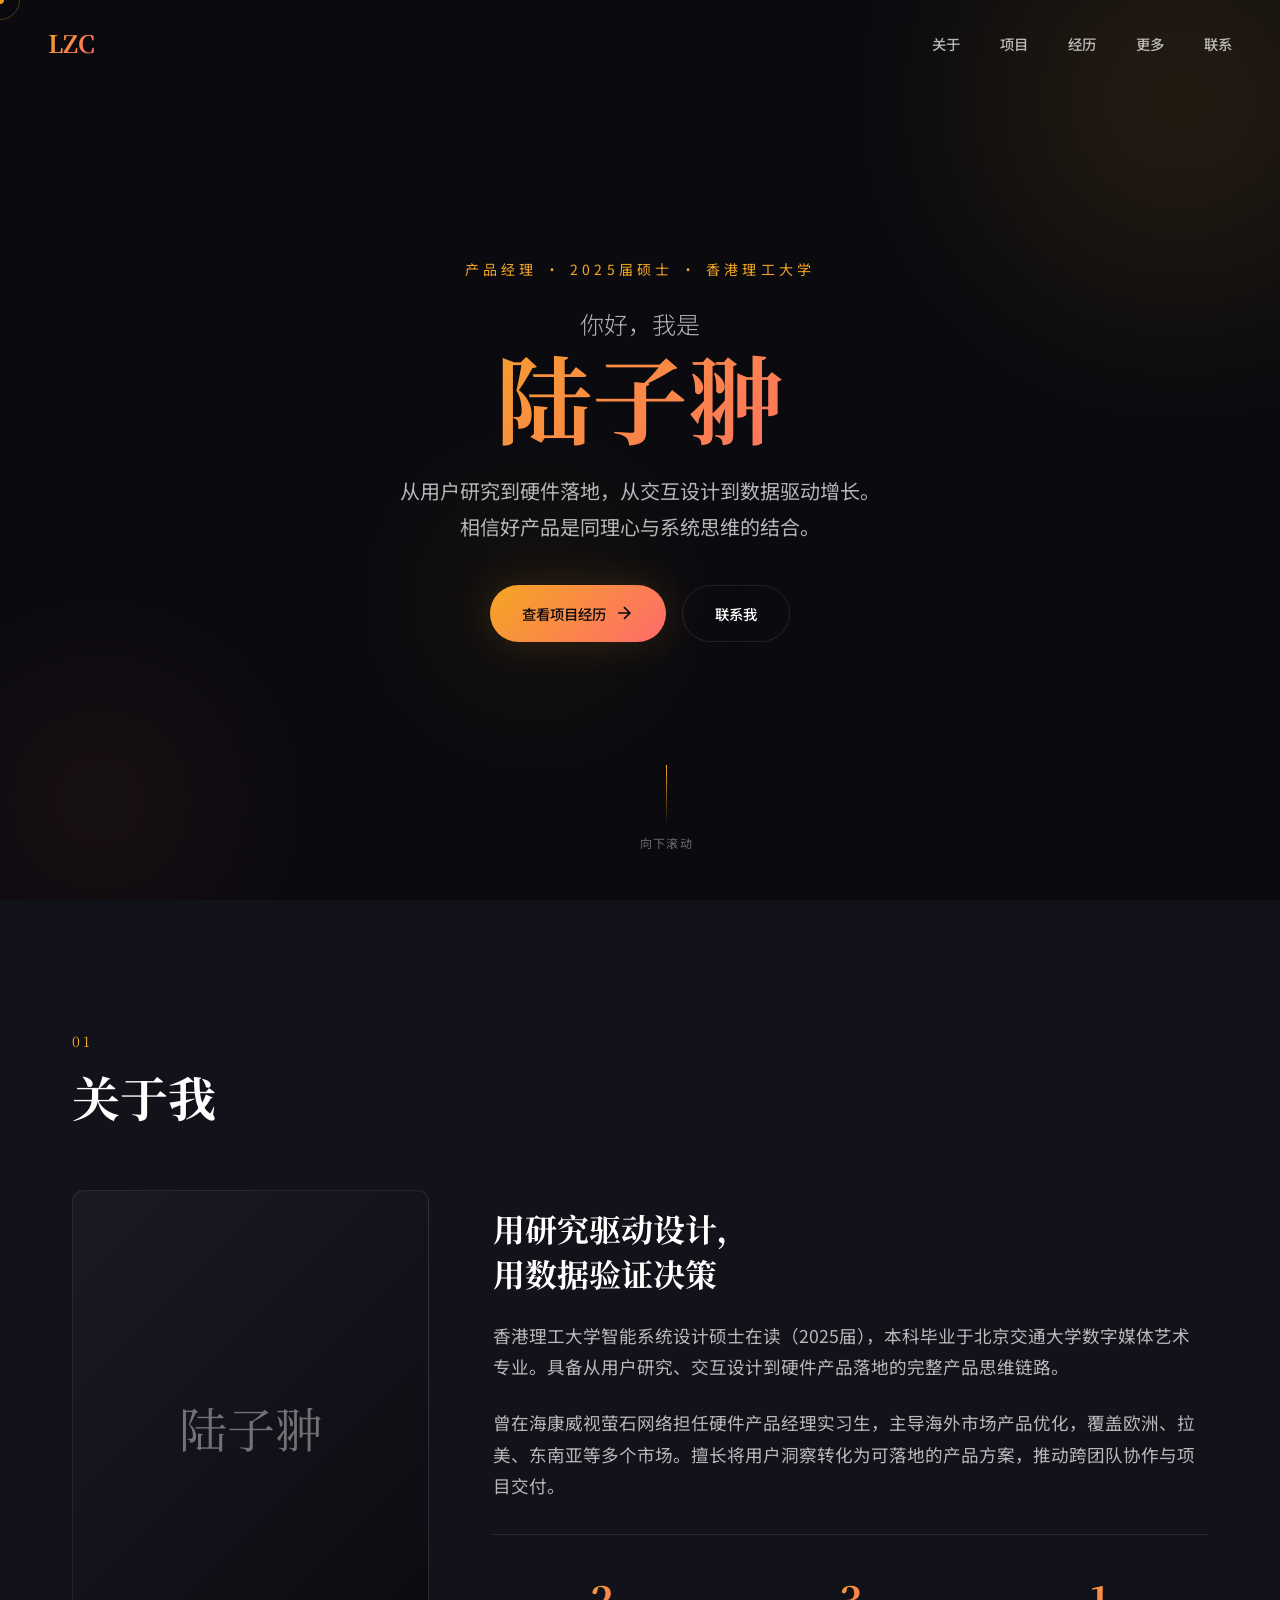
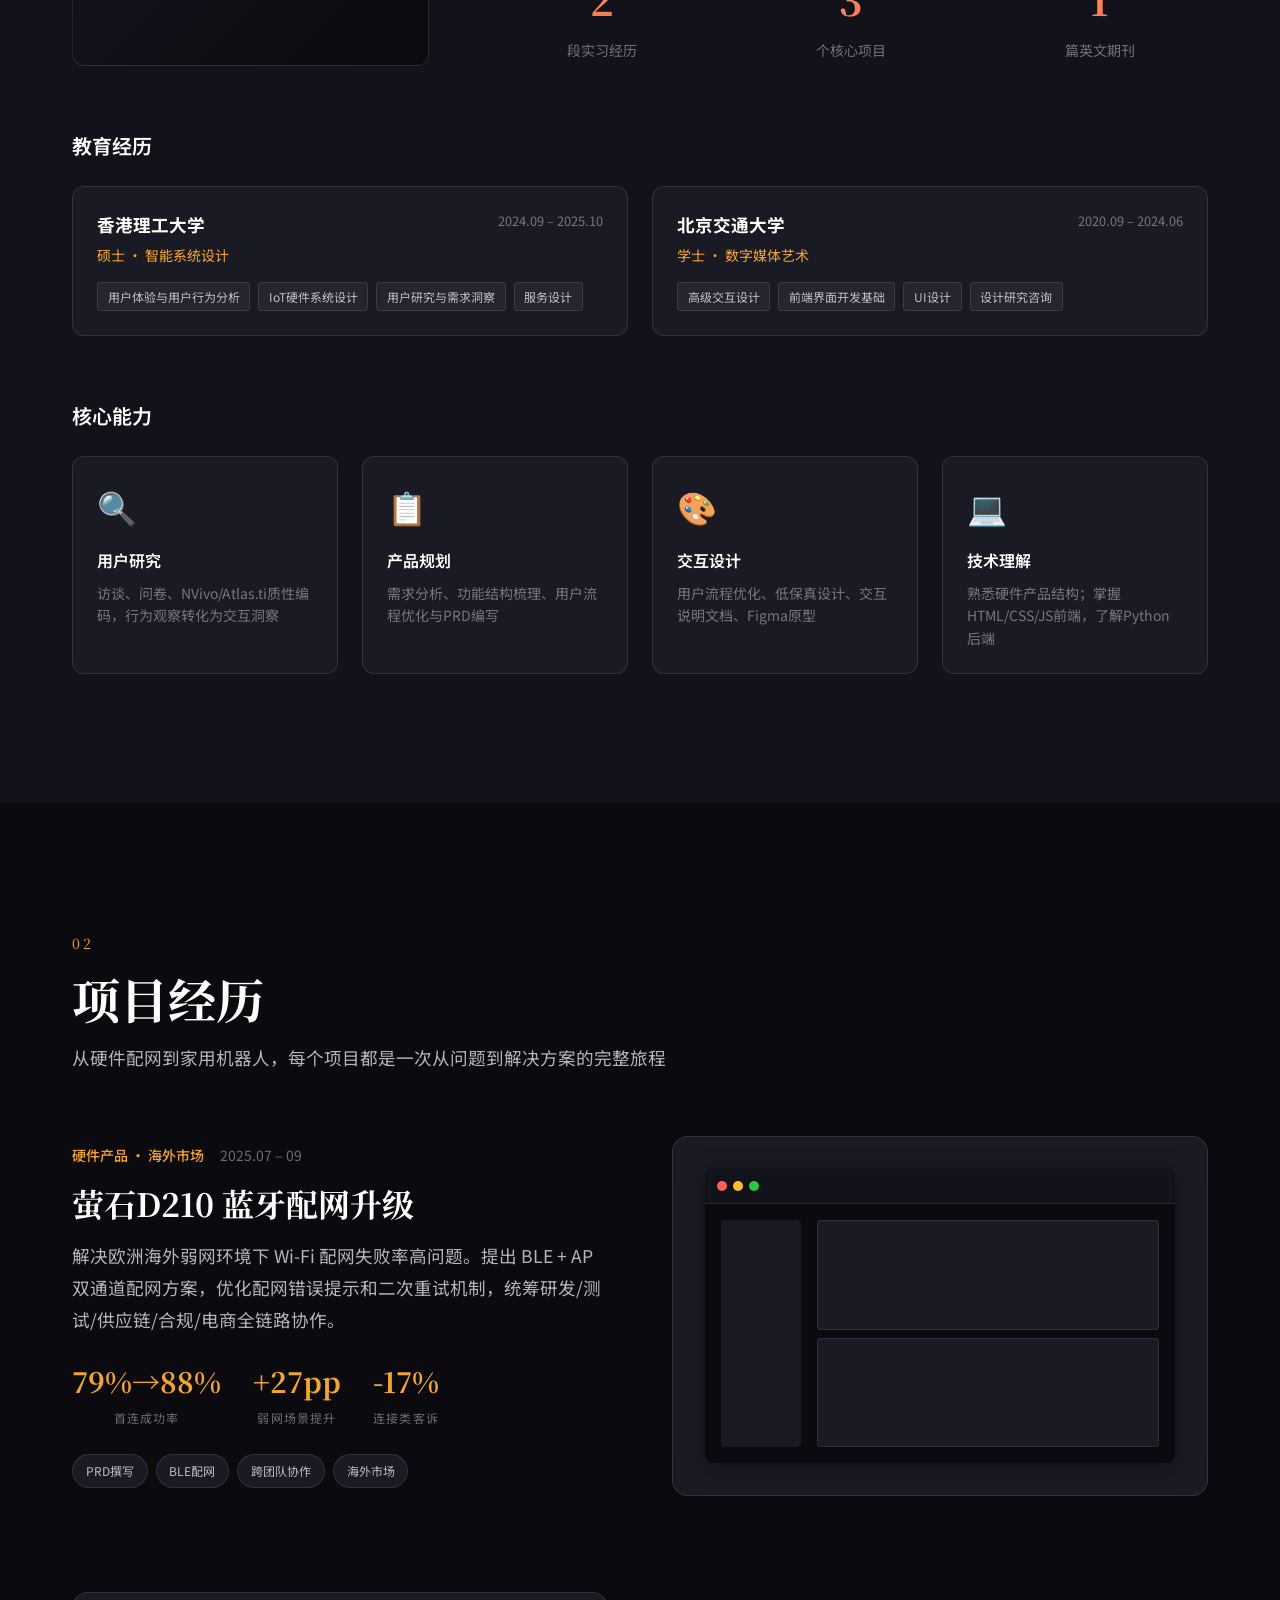
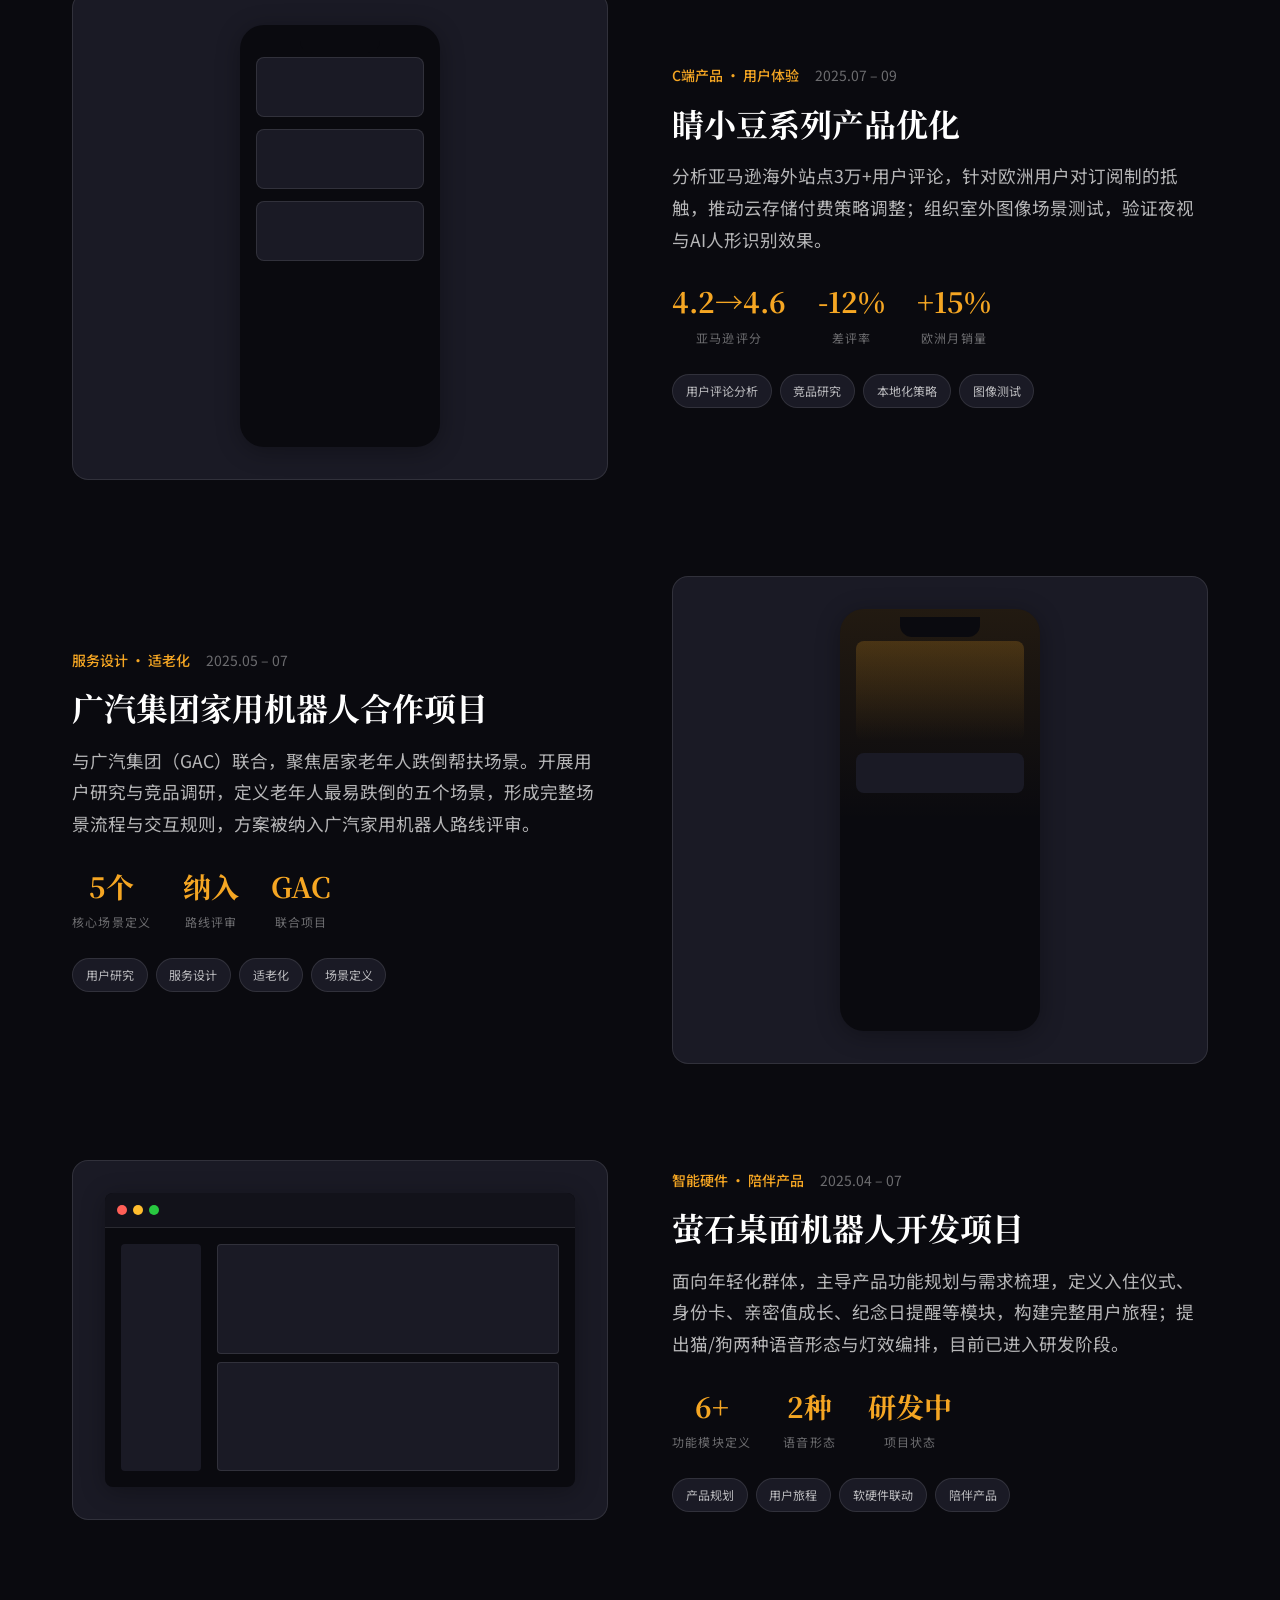
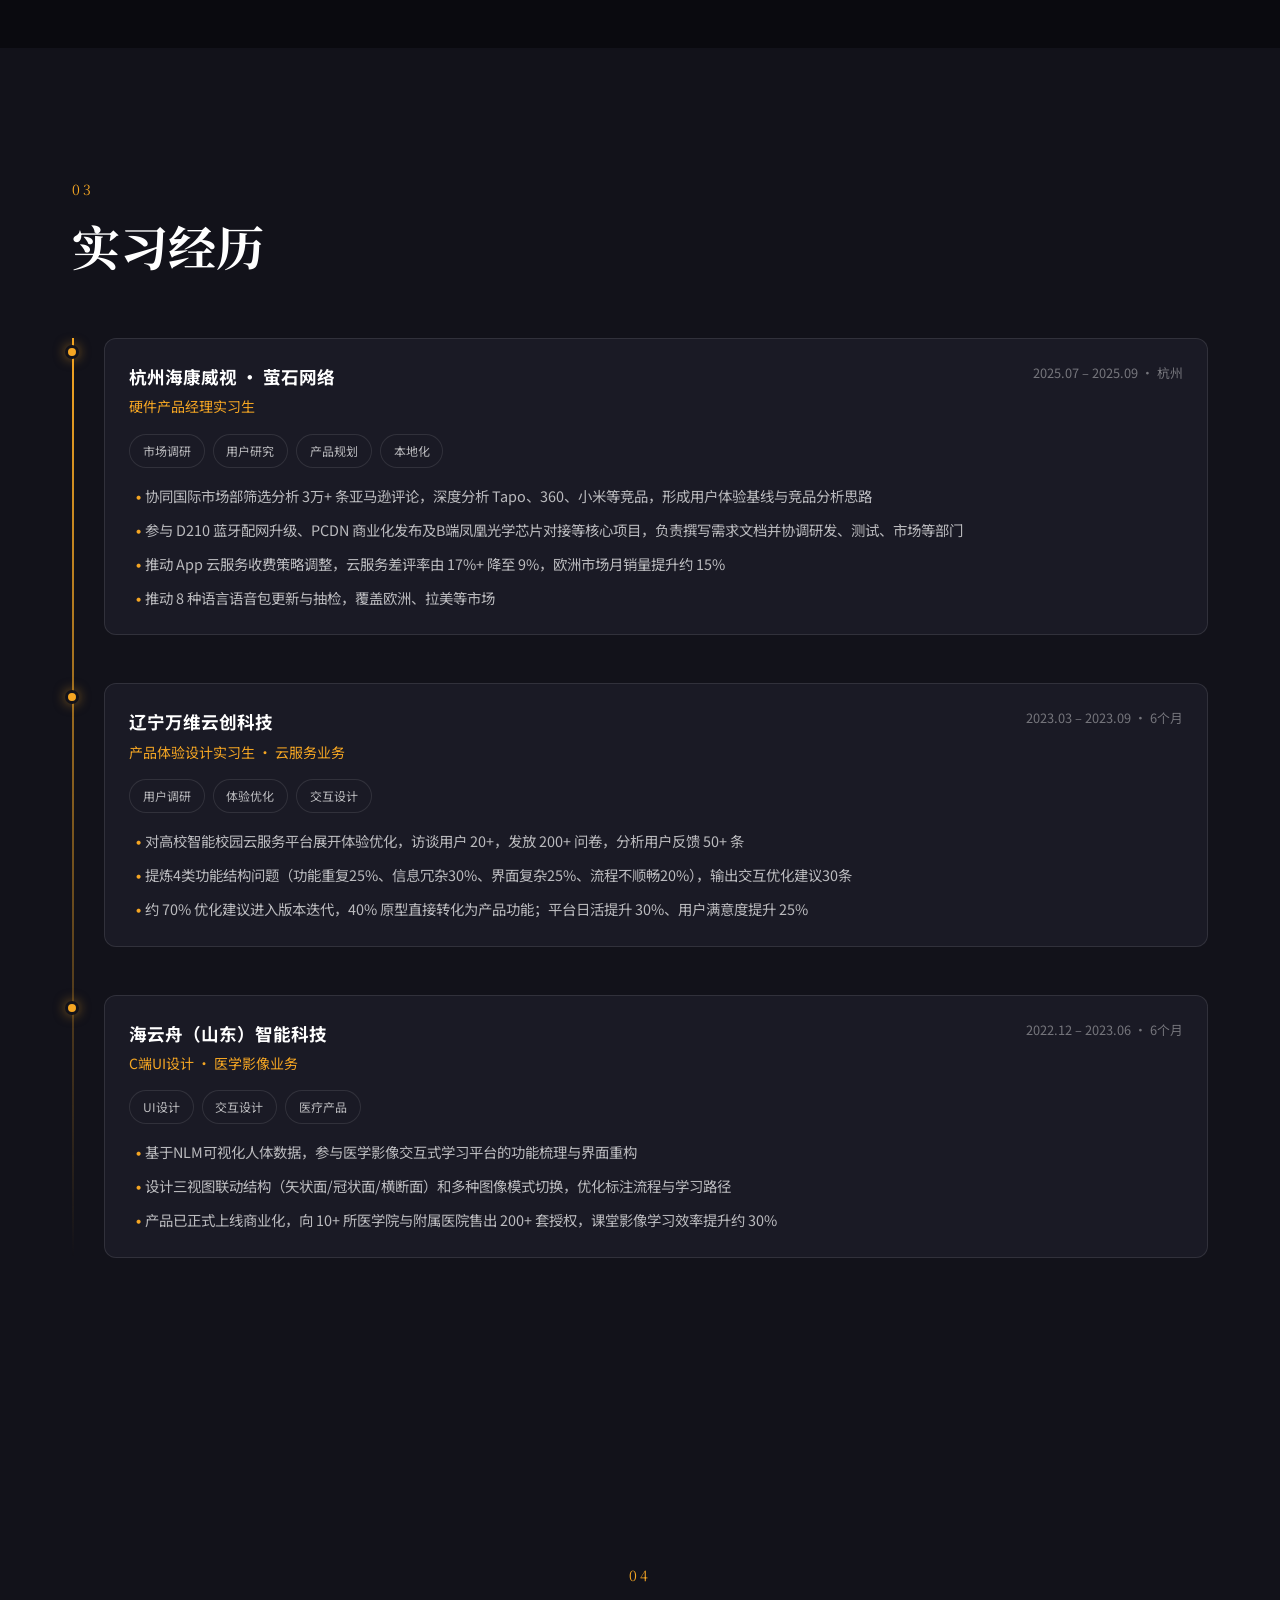
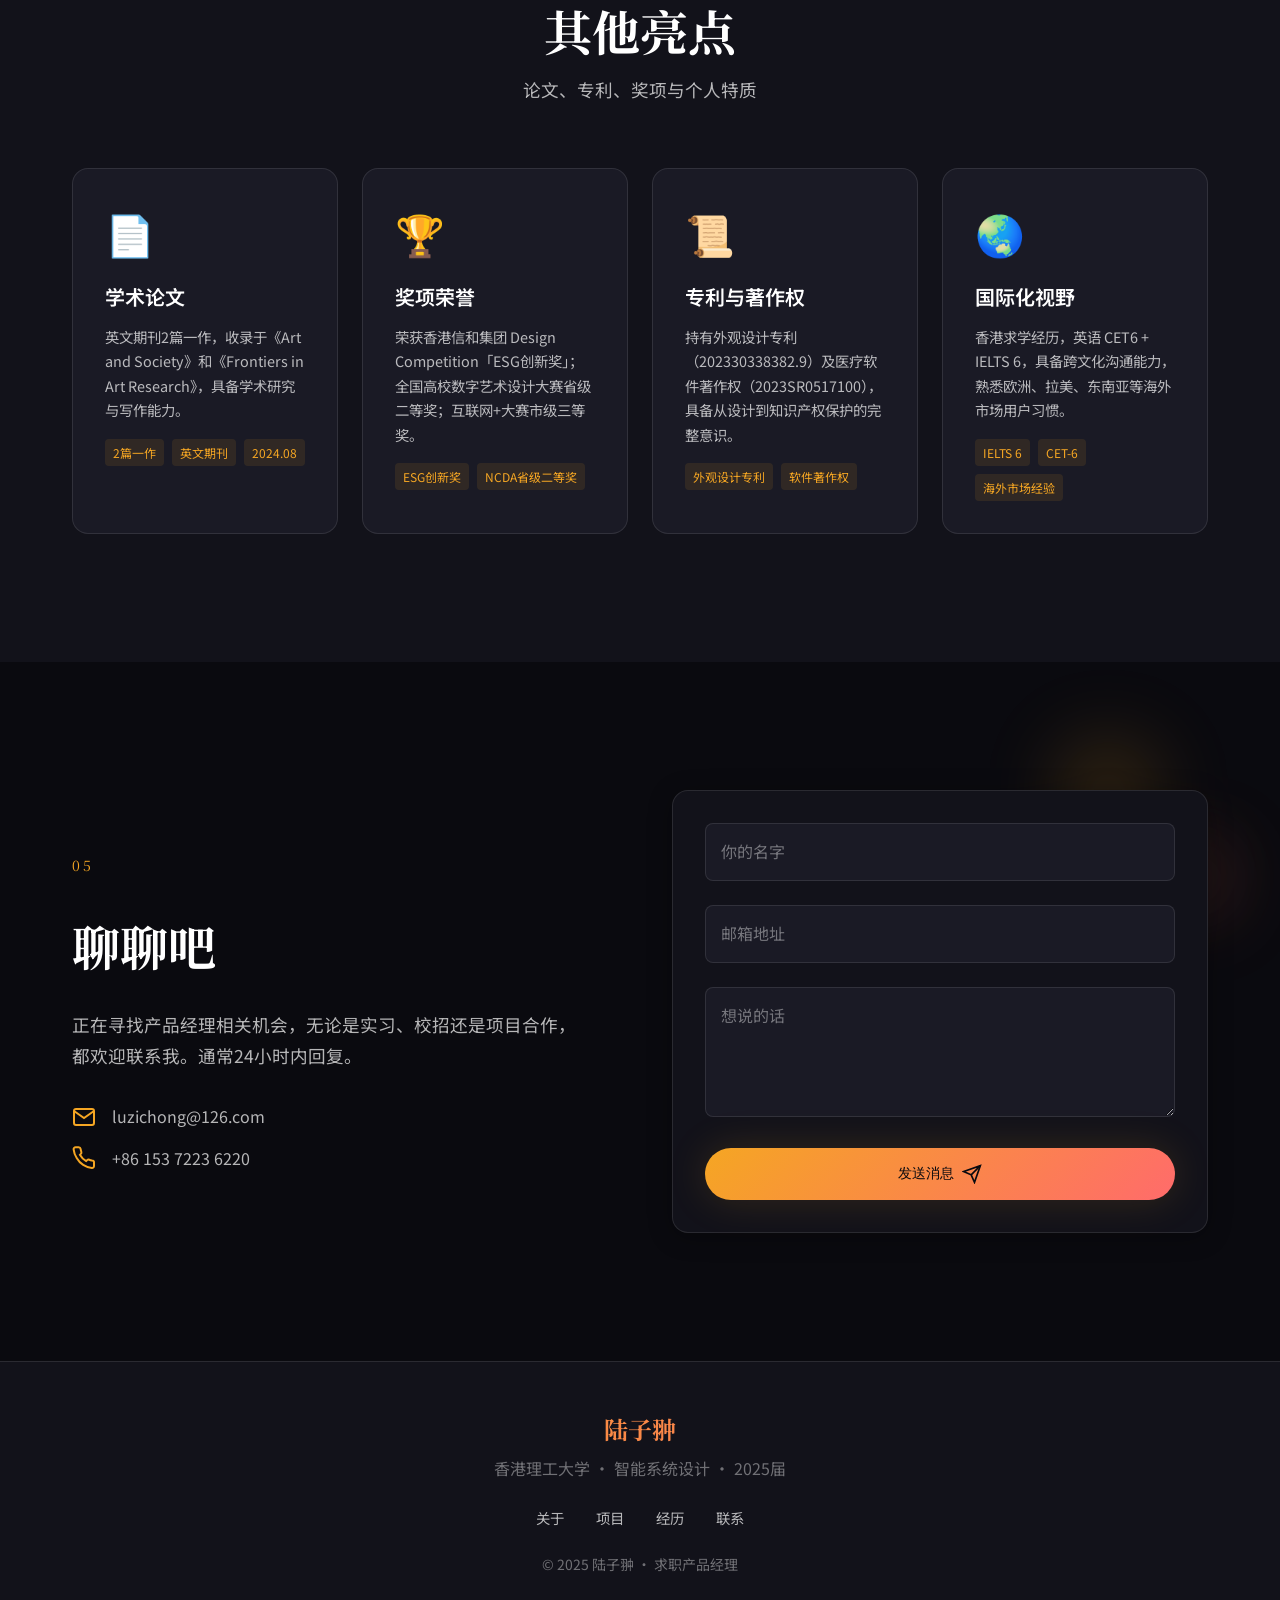
==== index.html @ 647f103f "init: portfolio website" ====
<!DOCTYPE html>
<html lang="zh-CN">
<head>
    <meta charset="UTF-8">
    <meta name="viewport" content="width=device-width, initial-scale=1.0">
    <title>陆子翀 | 产品经理</title>
    <link rel="preconnect" href="https://fonts.googleapis.com">
    <link rel="preconnect" href="https://fonts.gstatic.com" crossorigin>
    <link href="https://fonts.googleapis.com/css2?family=Noto+Serif+SC:wght@400;700&family=Noto+Sans+SC:wght@300;400;500;700&display=swap" rel="stylesheet">
    <link rel="stylesheet" href="styles.css">
</head>
<body>
    <!-- 自定义光标 -->
    <div class="cursor" id="cursor"></div>
    <div class="cursor-follower" id="cursor-follower"></div>

    <!-- 导航 -->
    <nav class="nav">
        <div class="nav-logo">LZC</div>
        <div class="nav-links">
            <a href="#about" class="nav-link">关于</a>
            <a href="#projects" class="nav-link">项目</a>
            <a href="#experience" class="nav-link">经历</a>
            <a href="#hobbies" class="nav-link">更多</a>
            <a href="#contact" class="nav-link">联系</a>
        </div>
        <div class="nav-hamburger" id="nav-toggle">
            <span></span><span></span><span></span>
        </div>
    </nav>

    <!-- 移动端菜单 -->
    <div class="mobile-menu" id="mobile-menu">
        <a href="#about" class="mobile-link">关于</a>
        <a href="#projects" class="mobile-link">项目</a>
        <a href="#experience" class="mobile-link">经历</a>
        <a href="#hobbies" class="mobile-link">更多</a>
        <a href="#contact" class="mobile-link">联系</a>
    </div>

    <!-- Hero -->
    <section class="hero">
        <div class="hero-bg">
            <div class="gradient-orb orb-1"></div>
            <div class="gradient-orb orb-2"></div>
            <div class="gradient-orb orb-3"></div>
        </div>
        <div class="hero-content">
            <div class="hero-label">产品经理 · 2025届硕士 · 香港理工大学</div>
            <h1 class="hero-title">
                <span class="title-line">你好，我是</span>
                <span class="title-name">陆子翀</span>
            </h1>
            <p class="hero-desc">
                从用户研究到硬件落地，从交互设计到数据驱动增长。<br>
                相信好产品是同理心与系统思维的结合。
            </p>
            <div class="hero-cta">
                <a href="#projects" class="btn btn-primary">
                    <span>查看项目经历</span>
                    <svg width="20" height="20" viewBox="0 0 24 24" fill="none" stroke="currentColor" stroke-width="2">
                        <path d="M5 12h14M12 5l7 7-7 7"/>
                    </svg>
                </a>
                <a href="#contact" class="btn btn-secondary">联系我</a>
            </div>
        </div>
        <div class="scroll-indicator">
            <div class="scroll-line"></div>
            <span>向下滚动</span>
        </div>
    </section>

    <!-- 关于我 -->
    <section class="section about" id="about">
        <div class="container">
            <div class="section-header">
                <span class="section-label">01</span>
                <h2 class="section-title">关于我</h2>
            </div>
            <div class="about-grid">
                <div class="about-image">
                    <div class="image-frame">
                        <div class="image-placeholder">
                            <span>陆子翀</span>
                        </div>
                        <div class="image-decoration"></div>
                    </div>
                </div>
                <div class="about-content">
                    <h3 class="about-headline">
                        用研究驱动设计，<br>用数据验证决策
                    </h3>
                    <p class="about-text">
                        香港理工大学智能系统设计硕士在读（2025届），本科毕业于北京交通大学数字媒体艺术专业。具备从用户研究、交互设计到硬件产品落地的完整产品思维链路。
                    </p>
                    <p class="about-text">
                        曾在海康威视萤石网络担任硬件产品经理实习生，主导海外市场产品优化，覆盖欧洲、拉美、东南亚等多个市场。擅长将用户洞察转化为可落地的产品方案，推动跨团队协作与项目交付。
                    </p>
                    <div class="stats-grid">
                        <div class="stat-item">
                            <span class="stat-number" data-count="3">0</span>
                            <span class="stat-label">段实习经历</span>
                        </div>
                        <div class="stat-item">
                            <span class="stat-number" data-count="4">0</span>
                            <span class="stat-label">个核心项目</span>
                        </div>
                        <div class="stat-item">
                            <span class="stat-number" data-count="2">0</span>
                            <span class="stat-label">篇英文期刊</span>
                        </div>
                    </div>
                </div>
            </div>

            <!-- 教育经历 -->
            <div class="edu-section">
                <h4 class="skills-title">教育经历</h4>
                <div class="edu-grid">
                    <div class="edu-card">
                        <div class="edu-header">
                            <div>
                                <h5>香港理工大学</h5>
                                <p class="edu-degree">硕士 · 智能系统设计</p>
                            </div>
                            <span class="edu-year">2024.09 – 2025.10</span>
                        </div>
                        <div class="edu-courses">
                            <span>用户体验与用户行为分析</span>
                            <span>IoT硬件系统设计</span>
                            <span>用户研究与需求洞察</span>
                            <span>服务设计</span>
                        </div>
                    </div>
                    <div class="edu-card">
                        <div class="edu-header">
                            <div>
                                <h5>北京交通大学</h5>
                                <p class="edu-degree">学士 · 数字媒体艺术</p>
                            </div>
                            <span class="edu-year">2020.09 – 2024.06</span>
                        </div>
                        <div class="edu-courses">
                            <span>高级交互设计</span>
                            <span>前端界面开发基础</span>
                            <span>UI设计</span>
                            <span>设计研究咨询</span>
                        </div>
                    </div>
                </div>
            </div>

            <!-- 核心能力 -->
            <div class="skills-section">
                <h4 class="skills-title">核心能力</h4>
                <div class="skills-grid">
                    <div class="skill-card">
                        <div class="skill-icon">🔍</div>
                        <h5>用户研究</h5>
                        <p>访谈、问卷、NVivo/Atlas.ti质性编码，行为观察转化为交互洞察</p>
                    </div>
                    <div class="skill-card">
                        <div class="skill-icon">📋</div>
                        <h5>产品规划</h5>
                        <p>需求分析、功能结构梳理、用户流程优化与PRD编写</p>
                    </div>
                    <div class="skill-card">
                        <div class="skill-icon">🎨</div>
                        <h5>交互设计</h5>
                        <p>用户流程优化、低保真设计、交互说明文档、Figma原型</p>
                    </div>
                    <div class="skill-card">
                        <div class="skill-icon">💻</div>
                        <h5>技术理解</h5>
                        <p>熟悉硬件产品结构；掌握HTML/CSS/JS前端，了解Python后端</p>
                    </div>
                </div>
            </div>
        </div>
    </section>

    <!-- 项目经历 -->
    <section class="section projects" id="projects">
        <div class="container">
            <div class="section-header">
                <span class="section-label">02</span>
                <h2 class="section-title">项目经历</h2>
                <p class="section-desc">从硬件配网到家用机器人，每个项目都是一次从问题到解决方案的完整旅程</p>
            </div>

            <div class="projects-list">
                <!-- 项目1 -->
                <article class="project-card">
                    <div class="project-content">
                        <div class="project-meta">
                            <span class="project-category">硬件产品 · 海外市场</span>
                            <span class="project-year">2025.07 – 09</span>
                        </div>
                        <h3 class="project-title">萤石D210 蓝牙配网升级</h3>
                        <p class="project-desc">
                            解决欧洲海外弱网环境下 Wi-Fi 配网失败率高问题。提出 BLE + AP 双通道配网方案，优化配网错误提示和二次重试机制，统筹研发/测试/供应链/合规/电商全链路协作。
                        </p>
                        <div class="project-metrics">
                            <div class="metric">
                                <span class="metric-value">79%→88%</span>
                                <span class="metric-label">首连成功率</span>
                            </div>
                            <div class="metric">
                                <span class="metric-value">+27pp</span>
                                <span class="metric-label">弱网场景提升</span>
                            </div>
                            <div class="metric">
                                <span class="metric-value">-17%</span>
                                <span class="metric-label">连接类客诉</span>
                            </div>
                        </div>
                        <div class="project-tags">
                            <span class="tag">PRD撰写</span>
                            <span class="tag">BLE配网</span>
                            <span class="tag">跨团队协作</span>
                            <span class="tag">海外市场</span>
                        </div>
                    </div>
                    <div class="project-visual">
                        <div class="visual-frame">
                            <div class="visual-mockup">
                                <div class="mockup-header">
                                    <span></span><span></span><span></span>
                                </div>
                                <div class="mockup-content">
                                    <div class="mockup-sidebar"></div>
                                    <div class="mockup-main">
                                        <div class="mockup-card"></div>
                                        <div class="mockup-card"></div>
                                    </div>
                                </div>
                            </div>
                        </div>
                    </div>
                </article>

                <!-- 项目2 -->
                <article class="project-card reverse">
                    <div class="project-content">
                        <div class="project-meta">
                            <span class="project-category">C端产品 · 用户体验</span>
                            <span class="project-year">2025.07 – 09</span>
                        </div>
                        <h3 class="project-title">睛小豆系列产品优化</h3>
                        <p class="project-desc">
                            分析亚马逊海外站点3万+用户评论，针对欧洲用户对订阅制的抵触，推动云存储付费策略调整；组织室外图像场景测试，验证夜视与AI人形识别效果。
                        </p>
                        <div class="project-metrics">
                            <div class="metric">
                                <span class="metric-value">4.2→4.6</span>
                                <span class="metric-label">亚马逊评分</span>
                            </div>
                            <div class="metric">
                                <span class="metric-value">-12%</span>
                                <span class="metric-label">差评率</span>
                            </div>
                            <div class="metric">
                                <span class="metric-value">+15%</span>
                                <span class="metric-label">欧洲月销量</span>
                            </div>
                        </div>
                        <div class="project-tags">
                            <span class="tag">用户评论分析</span>
                            <span class="tag">竞品研究</span>
                            <span class="tag">本地化策略</span>
                            <span class="tag">图像测试</span>
                        </div>
                    </div>
                    <div class="project-visual">
                        <div class="visual-frame">
                            <div class="visual-mockup mobile">
                                <div class="mockup-notch"></div>
                                <div class="mockup-screen">
                                    <div class="screen-card"></div>
                                    <div class="screen-card"></div>
                                    <div class="screen-card"></div>
                                </div>
                            </div>
                        </div>
                    </div>
                </article>

                <!-- 项目3 -->
                <article class="project-card">
                    <div class="project-content">
                        <div class="project-meta">
                            <span class="project-category">服务设计 · 适老化</span>
                            <span class="project-year">2025.05 – 07</span>
                        </div>
                        <h3 class="project-title">广汽集团家用机器人合作项目</h3>
                        <p class="project-desc">
                            与广汽集团（GAC）联合，聚焦居家老年人跌倒帮扶场景。开展用户研究与竞品调研，定义老年人最易跌倒的五个场景，形成完整场景流程与交互规则，方案被纳入广汽家用机器人路线评审。
                        </p>
                        <div class="project-metrics">
                            <div class="metric">
                                <span class="metric-value">5个</span>
                                <span class="metric-label">核心场景定义</span>
                            </div>
                            <div class="metric">
                                <span class="metric-value">纳入</span>
                                <span class="metric-label">路线评审</span>
                            </div>
                            <div class="metric">
                                <span class="metric-value">GAC</span>
                                <span class="metric-label">联合项目</span>
                            </div>
                        </div>
                        <div class="project-tags">
                            <span class="tag">用户研究</span>
                            <span class="tag">服务设计</span>
                            <span class="tag">适老化</span>
                            <span class="tag">场景定义</span>
                        </div>
                    </div>
                    <div class="project-visual">
                        <div class="visual-frame">
                            <div class="visual-mockup mobile">
                                <div class="mockup-notch"></div>
                                <div class="mockup-screen gradient">
                                    <div class="screen-chart"></div>
                                    <div class="screen-stats"></div>
                                </div>
                            </div>
                        </div>
                    </div>
                </article>

                <!-- 项目4 -->
                <article class="project-card reverse">
                    <div class="project-content">
                        <div class="project-meta">
                            <span class="project-category">智能硬件 · 陪伴产品</span>
                            <span class="project-year">2025.04 – 07</span>
                        </div>
                        <h3 class="project-title">萤石桌面机器人开发项目</h3>
                        <p class="project-desc">
                            面向年轻化群体，主导产品功能规划与需求梳理，定义入住仪式、身份卡、亲密值成长、纪念日提醒等模块，构建完整用户旅程；提出猫/狗两种语音形态与灯效编排，目前已进入研发阶段。
                        </p>
                        <div class="project-metrics">
                            <div class="metric">
                                <span class="metric-value">6+</span>
                                <span class="metric-label">功能模块定义</span>
                            </div>
                            <div class="metric">
                                <span class="metric-value">2种</span>
                                <span class="metric-label">语音形态</span>
                            </div>
                            <div class="metric">
                                <span class="metric-value">研发中</span>
                                <span class="metric-label">项目状态</span>
                            </div>
                        </div>
                        <div class="project-tags">
                            <span class="tag">产品规划</span>
                            <span class="tag">用户旅程</span>
                            <span class="tag">软硬件联动</span>
                            <span class="tag">陪伴产品</span>
                        </div>
                    </div>
                    <div class="project-visual">
                        <div class="visual-frame">
                            <div class="visual-mockup">
                                <div class="mockup-header">
                                    <span></span><span></span><span></span>
                                </div>
                                <div class="mockup-content">
                                    <div class="mockup-sidebar"></div>
                                    <div class="mockup-main">
                                        <div class="mockup-card"></div>
                                        <div class="mockup-card"></div>
                                    </div>
                                </div>
                            </div>
                        </div>
                    </div>
                </article>
            </div>
        </div>
    </section>

    <!-- 实习经历 -->
    <section class="section experience" id="experience">
        <div class="container">
            <div class="section-header">
                <span class="section-label">03</span>
                <h2 class="section-title">实习经历</h2>
            </div>
            <div class="timeline">
                <!-- 海康威视 -->
                <div class="timeline-item">
                    <div class="timeline-dot"></div>
                    <div class="timeline-content">
                        <div class="timeline-header">
                            <div>
                                <h3 class="timeline-company">杭州海康威视 · 萤石网络</h3>
                                <p class="timeline-role">硬件产品经理实习生</p>
                            </div>
                            <span class="timeline-date">2025.07 – 2025.09 · 杭州</span>
                        </div>
                        <div class="timeline-tags">
                            <span class="tag">市场调研</span>
                            <span class="tag">用户研究</span>
                            <span class="tag">产品规划</span>
                            <span class="tag">本地化</span>
                        </div>
                        <ul class="timeline-list">
                            <li>协同国际市场部筛选分析 3万+ 条亚马逊评论，深度分析 Tapo、360、小米等竞品，形成用户体验基线与竞品分析思路</li>
                            <li>参与 D210 蓝牙配网升级、PCDN 商业化发布及B端凤凰光学芯片对接等核心项目，负责撰写需求文档并协调研发、测试、市场等部门</li>
                            <li>推动 App 云服务收费策略调整，云服务差评率由 17%+ 降至 9%，欧洲市场月销量提升约 15%</li>
                            <li>推动 8 种语言语音包更新与抽检，覆盖欧洲、拉美等市场</li>
                        </ul>
                    </div>
                </div>

                <!-- 万维云创 -->
                <div class="timeline-item">
                    <div class="timeline-dot"></div>
                    <div class="timeline-content">
                        <div class="timeline-header">
                            <div>
                                <h3 class="timeline-company">辽宁万维云创科技</h3>
                                <p class="timeline-role">产品体验设计实习生 · 云服务业务</p>
                            </div>
                            <span class="timeline-date">2023.03 – 2023.09 · 6个月</span>
                        </div>
                        <div class="timeline-tags">
                            <span class="tag">用户调研</span>
                            <span class="tag">体验优化</span>
                            <span class="tag">交互设计</span>
                        </div>
                        <ul class="timeline-list">
                            <li>对高校智能校园云服务平台展开体验优化，访谈用户 20+，发放 200+ 问卷，分析用户反馈 50+ 条</li>
                            <li>提炼4类功能结构问题（功能重复25%、信息冗杂30%、界面复杂25%、流程不顺畅20%），输出交互优化建议30条</li>
                            <li>约 70% 优化建议进入版本迭代，40% 原型直接转化为产品功能；平台日活提升 30%、用户满意度提升 25%</li>
                        </ul>
                    </div>
                </div>

                <!-- 海云舟 -->
                <div class="timeline-item">
                    <div class="timeline-dot"></div>
                    <div class="timeline-content">
                        <div class="timeline-header">
                            <div>
                                <h3 class="timeline-company">海云舟（山东）智能科技</h3>
                                <p class="timeline-role">C端UI设计 · 医学影像业务</p>
                            </div>
                            <span class="timeline-date">2022.12 – 2023.06 · 6个月</span>
                        </div>
                        <div class="timeline-tags">
                            <span class="tag">UI设计</span>
                            <span class="tag">交互设计</span>
                            <span class="tag">医疗产品</span>
                        </div>
                        <ul class="timeline-list">
                            <li>基于NLM可视化人体数据，参与医学影像交互式学习平台的功能梳理与界面重构</li>
                            <li>设计三视图联动结构（矢状面/冠状面/横断面）和多种图像模式切换，优化标注流程与学习路径</li>
                            <li>产品已正式上线商业化，向 10+ 所医学院与附属医院售出 200+ 套授权，课堂影像学习效率提升约 30%</li>
                        </ul>
                    </div>
                </div>
            </div>
        </div>
    </section>

    <!-- 更多亮点 -->
    <section class="section hobbies" id="hobbies">
        <div class="container">
            <div class="section-header center">
                <span class="section-label">04</span>
                <h2 class="section-title">其他亮点</h2>
                <p class="section-desc">论文、专利、奖项与个人特质</p>
            </div>

            <div class="hobbies-grid">
                <div class="hobby-card">
                    <div class="hobby-icon">📄</div>
                    <h4>学术论文</h4>
                    <p>英文期刊2篇一作，收录于《Art and Society》和《Frontiers in Art Research》，具备学术研究与写作能力。</p>
                    <div class="hobby-extra">
                        <span>2篇一作</span>
                        <span>英文期刊</span>
                        <span>2024.08</span>
                    </div>
                </div>

                <div class="hobby-card">
                    <div class="hobby-icon">🏆</div>
                    <h4>奖项荣誉</h4>
                    <p>荣获香港信和集团 Design Competition「ESG创新奖」；全国高校数字艺术设计大赛省级二等奖；互联网+大赛市级三等奖。</p>
                    <div class="hobby-extra">
                        <span>ESG创新奖</span>
                        <span>NCDA省级二等奖</span>
                    </div>
                </div>

                <div class="hobby-card">
                    <div class="hobby-icon">📜</div>
                    <h4>专利与著作权</h4>
                    <p>持有外观设计专利（202330338382.9）及医疗软件著作权（2023SR0517100），具备从设计到知识产权保护的完整意识。</p>
                    <div class="hobby-extra">
                        <span>外观设计专利</span>
                        <span>软件著作权</span>
                    </div>
                </div>

                <div class="hobby-card">
                    <div class="hobby-icon">🌏</div>
                    <h4>国际化视野</h4>
                    <p>香港求学经历，英语 CET6 + IELTS 6，具备跨文化沟通能力，熟悉欧洲、拉美、东南亚等海外市场用户习惯。</p>
                    <div class="hobby-extra">
                        <span>IELTS 6</span>
                        <span>CET-6</span>
                        <span>海外市场经验</span>
                    </div>
                </div>
            </div>
        </div>
    </section>

    <!-- 联系我 -->
    <section class="section contact" id="contact">
        <div class="container">
            <div class="contact-wrapper">
                <div class="contact-content">
                    <span class="section-label">05</span>
                    <h2 class="contact-title">聊聊吧</h2>
                    <p class="contact-desc">
                        正在寻找产品经理相关机会，无论是实习、校招还是项目合作，都欢迎联系我。通常24小时内回复。
                    </p>
                    <div class="contact-links">
                        <a href="mailto:luzichong@126.com" class="contact-link">
                            <svg width="24" height="24" viewBox="0 0 24 24" fill="none" stroke="currentColor" stroke-width="2">
                                <path d="M4 4h16c1.1 0 2 .9 2 2v12c0 1.1-.9 2-2 2H4c-1.1 0-2-.9-2-2V6c0-1.1.9-2 2-2z"/>
                                <polyline points="22,6 12,13 2,6"/>
                            </svg>
                            <span>luzichong@126.com</span>
                        </a>
                        <a href="tel:+8615372236220" class="contact-link">
                            <svg width="24" height="24" viewBox="0 0 24 24" fill="none" stroke="currentColor" stroke-width="2">
                                <path d="M22 16.92v3a2 2 0 0 1-2.18 2 19.79 19.79 0 0 1-8.63-3.07A19.5 19.5 0 0 1 4.69 12 19.79 19.79 0 0 1 1.61 3.4 2 2 0 0 1 3.6 1.22h3a2 2 0 0 1 2 1.72c.127.96.361 1.903.7 2.81a2 2 0 0 1-.45 2.11L7.91 8.82a16 16 0 0 0 6.29 6.29l.95-.95a2 2 0 0 1 2.11-.45c.907.339 1.85.573 2.81.7A2 2 0 0 1 22 16.92z"/>
                            </svg>
                            <span>+86 153 7223 6220</span>
                        </a>
                    </div>
                </div>
                <div class="contact-visual">
                    <div class="floating-shapes">
                        <div class="shape shape-1"></div>
                        <div class="shape shape-2"></div>
                        <div class="shape shape-3"></div>
                    </div>
                    <div class="contact-card">
                        <form class="contact-form" id="contact-form">
                            <div class="form-group">
                                <input type="text" id="name" required placeholder=" ">
                                <label for="name">你的名字</label>
                            </div>
                            <div class="form-group">
                                <input type="email" id="email" required placeholder=" ">
                                <label for="email">邮箱地址</label>
                            </div>
                            <div class="form-group">
                                <textarea id="message" rows="4" required placeholder=" "></textarea>
                                <label for="message">想说的话</label>
                            </div>
                            <button type="submit" class="btn btn-primary btn-full">
                                <span>发送消息</span>
                                <svg width="20" height="20" viewBox="0 0 24 24" fill="none" stroke="currentColor" stroke-width="2">
                                    <line x1="22" y1="2" x2="11" y2="13"/>
                                    <polygon points="22 2 15 22 11 13 2 9 22 2"/>
                                </svg>
                            </button>
                        </form>
                    </div>
                </div>
            </div>
        </div>
    </section>

    <!-- 页脚 -->
    <footer class="footer">
        <div class="container">
            <div class="footer-content">
                <div class="footer-logo">陆子翀</div>
                <p class="footer-text">香港理工大学 · 智能系统设计 · 2025届</p>
                <div class="footer-links">
                    <a href="#about">关于</a>
                    <a href="#projects">项目</a>
                    <a href="#experience">经历</a>
                    <a href="#contact">联系</a>
                </div>
                <p class="footer-copyright">© 2025 陆子翀 · 求职产品经理</p>
            </div>
        </div>
    </footer>

    <script src="script.js"></script>
</body>
</html>
---- styles.css ----
/* ========================================
   基础变量与重置
   ======================================== */
:root {
    --bg-primary: #0a0a0f;
    --bg-secondary: #12121a;
    --bg-tertiary: #1a1a25;
    --accent-primary: #f5a623;
    --accent-secondary: #ff6b6b;
    --accent-gradient: linear-gradient(135deg, #f5a623 0%, #ff6b6b 100%);
    --text-primary: #ffffff;
    --text-secondary: rgba(255, 255, 255, 0.7);
    --text-tertiary: rgba(255, 255, 255, 0.4);
    --border-color: rgba(255, 255, 255, 0.1);
    --border-hover: rgba(245, 166, 35, 0.3);
    --font-serif: 'Noto Serif SC', Georgia, serif;
    --font-sans: 'Noto Sans SC', -apple-system, BlinkMacSystemFont, sans-serif;
    --section-padding: 8rem;
    --container-width: 1200px;
    --transition-fast: 0.2s ease;
    --transition-normal: 0.4s cubic-bezier(0.4, 0, 0.2, 1);
    --transition-slow: 0.8s cubic-bezier(0.4, 0, 0.2, 1);
    --shadow-glow: 0 0 40px rgba(245, 166, 35, 0.15);
    --shadow-card: 0 4px 24px rgba(0, 0, 0, 0.3);
}

* { margin: 0; padding: 0; box-sizing: border-box; }

html { scroll-behavior: smooth; font-size: 16px; }

body {
    font-family: var(--font-sans);
    background-color: var(--bg-primary);
    color: var(--text-primary);
    line-height: 1.6;
    overflow-x: hidden;
    cursor: none;
}

::selection {
    background: rgba(245, 166, 35, 0.3);
    color: var(--text-primary);
}

/* 自定义光标 */
.cursor {
    width: 8px;
    height: 8px;
    background: var(--accent-primary);
    border-radius: 50%;
    position: fixed;
    pointer-events: none;
    z-index: 9999;
    transform: translate(-50%, -50%);
    transition: transform 0.1s ease, width 0.2s ease, height 0.2s ease;
    mix-blend-mode: difference;
}

.cursor.hover {
    width: 40px;
    height: 40px;
    background: transparent;
    border: 2px solid var(--accent-primary);
}

.cursor-follower {
    width: 40px;
    height: 40px;
    border: 1px solid rgba(245, 166, 35, 0.3);
    border-radius: 50%;
    position: fixed;
    pointer-events: none;
    z-index: 9998;
    transform: translate(-50%, -50%);
    transition: transform 0.15s ease-out;
}

.cursor-follower.hover {
    width: 60px;
    height: 60px;
    border-color: var(--accent-primary);
}

@media (pointer: coarse) {
    body { cursor: auto; }
    .cursor, .cursor-follower { display: none; }
}

/* 导航 */
.nav {
    position: fixed;
    top: 0;
    left: 0;
    right: 0;
    z-index: 1000;
    padding: 1.5rem 3rem;
    display: flex;
    justify-content: space-between;
    align-items: center;
    background: transparent;
    transition: var(--transition-normal);
}

.nav.scrolled {
    background: rgba(10, 10, 15, 0.9);
    backdrop-filter: blur(20px);
    padding: 1rem 3rem;
    border-bottom: 1px solid var(--border-color);
}

.nav-logo {
    font-family: var(--font-serif);
    font-size: 1.5rem;
    font-weight: 700;
    background: var(--accent-gradient);
    -webkit-background-clip: text;
    -webkit-text-fill-color: transparent;
    background-clip: text;
}

.nav-links { display: flex; gap: 2.5rem; }

.nav-link {
    color: var(--text-secondary);
    text-decoration: none;
    font-size: 0.9rem;
    font-weight: 500;
    position: relative;
    transition: var(--transition-fast);
}

.nav-link::after {
    content: '';
    position: absolute;
    bottom: -4px;
    left: 0;
    width: 0;
    height: 2px;
    background: var(--accent-primary);
    transition: var(--transition-fast);
}

.nav-link:hover { color: var(--text-primary); }
.nav-link:hover::after { width: 100%; }

.nav-hamburger {
    display: none;
    flex-direction: column;
    gap: 5px;
    cursor: pointer;
    z-index: 1001;
}

.nav-hamburger span {
    width: 25px;
    height: 2px;
    background: var(--text-primary);
    transition: var(--transition-fast);
}

.nav-hamburger.active span:nth-child(1) { transform: rotate(45deg) translate(5px, 5px); }
.nav-hamburger.active span:nth-child(2) { opacity: 0; }
.nav-hamburger.active span:nth-child(3) { transform: rotate(-45deg) translate(5px, -5px); }

.mobile-menu {
    position: fixed;
    top: 0;
    left: 0;
    right: 0;
    bottom: 0;
    background: var(--bg-primary);
    z-index: 999;
    display: flex;
    flex-direction: column;
    justify-content: center;
    align-items: center;
    gap: 2rem;
    opacity: 0;
    visibility: hidden;
    transition: var(--transition-normal);
}

.mobile-menu.active { opacity: 1; visibility: visible; }

.mobile-link {
    color: var(--text-primary);
    text-decoration: none;
    font-size: 2rem;
    font-weight: 500;
    transition: var(--transition-fast);
}

.mobile-link:hover { color: var(--accent-primary); }

@media (max-width: 768px) {
    .nav { padding: 1rem 1.5rem; }
    .nav-links { display: none; }
    .nav-hamburger { display: flex; }
}

/* 通用 */
.container { max-width: var(--container-width); margin: 0 auto; padding: 0 2rem; }

.section { padding: var(--section-padding) 0; position: relative; }

.section-header { margin-bottom: 4rem; }
.section-header.center { text-align: center; }

.section-label {
    display: inline-block;
    font-family: var(--font-serif);
    font-size: 0.875rem;
    color: var(--accent-primary);
    letter-spacing: 0.2em;
    margin-bottom: 1rem;
    opacity: 0;
    transform: translateY(20px);
    animation: fadeInUp 0.6s ease forwards;
}

.section-title {
    font-family: var(--font-serif);
    font-size: 3rem;
    font-weight: 700;
    line-height: 1.2;
    opacity: 0;
    transform: translateY(20px);
    animation: fadeInUp 0.6s ease 0.1s forwards;
}

.section-desc {
    color: var(--text-secondary);
    margin-top: 1rem;
    font-size: 1.1rem;
    opacity: 0;
    transform: translateY(20px);
    animation: fadeInUp 0.6s ease 0.2s forwards;
}

@media (max-width: 768px) {
    .section { padding: 4rem 0; }
    .section-title { font-size: 2rem; }
}

/* Hero */
.hero {
    min-height: 100vh;
    display: flex;
    flex-direction: column;
    justify-content: center;
    align-items: center;
    position: relative;
    overflow: hidden;
    padding: 2rem;
}

.hero-bg {
    position: absolute;
    top: 0; left: 0; right: 0; bottom: 0;
    z-index: 0;
    overflow: hidden;
}

.gradient-orb {
    position: absolute;
    border-radius: 50%;
    filter: blur(80px);
    opacity: 0.5;
    animation: float 20s ease-in-out infinite;
}

.orb-1 {
    width: 600px; height: 600px;
    background: radial-gradient(circle, rgba(245, 166, 35, 0.3) 0%, transparent 70%);
    top: -200px; right: -200px;
}

.orb-2 {
    width: 400px; height: 400px;
    background: radial-gradient(circle, rgba(255, 107, 107, 0.2) 0%, transparent 70%);
    bottom: -100px; left: -100px;
    animation-delay: -7s;
}

.orb-3 {
    width: 300px; height: 300px;
    background: radial-gradient(circle, rgba(245, 166, 35, 0.2) 0%, transparent 70%);
    top: 50%; left: 30%;
    animation-delay: -14s;
}

@keyframes float {
    0%, 100% { transform: translate(0, 0) scale(1); }
    25% { transform: translate(50px, -50px) scale(1.1); }
    50% { transform: translate(-30px, 30px) scale(0.95); }
    75% { transform: translate(30px, 50px) scale(1.05); }
}

.hero-content {
    position: relative;
    z-index: 1;
    text-align: center;
    max-width: 800px;
}

.hero-label {
    font-size: 0.875rem;
    letter-spacing: 0.3em;
    color: var(--accent-primary);
    text-transform: uppercase;
    margin-bottom: 1.5rem;
    opacity: 0;
    animation: fadeInUp 0.8s ease forwards;
}

.hero-title { margin-bottom: 1.5rem; }

.title-line {
    display: block;
    font-size: 1.5rem;
    font-weight: 300;
    color: var(--text-secondary);
    opacity: 0;
    animation: fadeInUp 0.8s ease 0.2s forwards;
}

.title-name {
    display: block;
    font-family: var(--font-serif);
    font-size: clamp(3rem, 10vw, 6rem);
    font-weight: 700;
    background: var(--accent-gradient);
    -webkit-background-clip: text;
    -webkit-text-fill-color: transparent;
    background-clip: text;
    line-height: 1.1;
    opacity: 0;
    animation: fadeInUp 0.8s ease 0.4s forwards;
}

.hero-desc {
    font-size: 1.25rem;
    color: var(--text-secondary);
    margin-bottom: 2.5rem;
    line-height: 1.8;
    opacity: 0;
    animation: fadeInUp 0.8s ease 0.6s forwards;
}

.hero-cta {
    display: flex;
    gap: 1rem;
    justify-content: center;
    flex-wrap: wrap;
    opacity: 0;
    animation: fadeInUp 0.8s ease 0.8s forwards;
}

.scroll-indicator {
    position: absolute;
    bottom: 3rem;
    left: 50%;
    transform: translateX(-50%);
    display: flex;
    flex-direction: column;
    align-items: center;
    gap: 0.5rem;
    color: var(--text-tertiary);
    font-size: 0.75rem;
    letter-spacing: 0.1em;
    opacity: 0;
    animation: fadeInUp 0.8s ease 1s forwards;
}

.scroll-line {
    width: 1px;
    height: 60px;
    background: linear-gradient(to bottom, var(--accent-primary), transparent);
    animation: scrollPulse 2s ease-in-out infinite;
}

@keyframes scrollPulse {
    0%, 100% { opacity: 0.3; transform: scaleY(0.5); }
    50% { opacity: 1; transform: scaleY(1); }
}

@keyframes fadeInUp {
    from { opacity: 0; transform: translateY(30px); }
    to { opacity: 1; transform: translateY(0); }
}

/* 按钮 */
.btn {
    display: inline-flex;
    align-items: center;
    gap: 0.5rem;
    padding: 1rem 2rem;
    font-size: 0.9rem;
    font-weight: 500;
    text-decoration: none;
    border-radius: 50px;
    transition: var(--transition-normal);
    border: none;
    cursor: pointer;
    position: relative;
    overflow: hidden;
}

.btn-primary {
    background: var(--accent-gradient);
    color: var(--bg-primary);
    box-shadow: var(--shadow-glow);
}

.btn-primary:hover {
    transform: translateY(-2px);
    box-shadow: 0 0 60px rgba(245, 166, 35, 0.3);
}

.btn-secondary {
    background: transparent;
    color: var(--text-primary);
    border: 1px solid var(--border-color);
}

.btn-secondary:hover {
    border-color: var(--accent-primary);
    color: var(--accent-primary);
}

.btn-full { width: 100%; justify-content: center; }

/* 关于 */
.about { background: var(--bg-secondary); }

.about-grid {
    display: grid;
    grid-template-columns: 1fr 2fr;
    gap: 4rem;
    align-items: start;
    margin-bottom: 4rem;
}

.about-image { position: relative; }

.image-frame { position: relative; }

.image-placeholder {
    width: 100%;
    aspect-ratio: 3/4;
    background: linear-gradient(135deg, var(--bg-tertiary) 0%, var(--bg-primary) 100%);
    border-radius: 12px;
    display: flex;
    align-items: center;
    justify-content: center;
    font-family: var(--font-serif);
    font-size: 3rem;
    color: var(--text-tertiary);
    border: 1px solid var(--border-color);
    position: relative;
    overflow: hidden;
}

.image-decoration {
    position: absolute;
    top: 20px; left: 20px; right: -20px; bottom: -20px;
    border: 2px solid var(--accent-primary);
    border-radius: 12px;
    z-index: -1;
    opacity: 0.3;
}

.about-content { padding-top: 1rem; }

.about-headline {
    font-family: var(--font-serif);
    font-size: 2rem;
    font-weight: 700;
    margin-bottom: 1.5rem;
    line-height: 1.4;
}

.about-text {
    color: var(--text-secondary);
    margin-bottom: 1.5rem;
    font-size: 1.1rem;
    line-height: 1.8;
}

.stats-grid {
    display: grid;
    grid-template-columns: repeat(3, 1fr);
    gap: 2rem;
    margin-top: 2rem;
    padding-top: 2rem;
    border-top: 1px solid var(--border-color);
}

.stat-item { text-align: center; }

.stat-number {
    font-family: var(--font-serif);
    font-size: 2.5rem;
    font-weight: 700;
    background: var(--accent-gradient);
    -webkit-background-clip: text;
    -webkit-text-fill-color: transparent;
    background-clip: text;
}

.stat-plus {
    font-family: var(--font-serif);
    font-size: 1.5rem;
    color: var(--accent-primary);
}

.stat-label {
    display: block;
    color: var(--text-tertiary);
    font-size: 0.875rem;
    margin-top: 0.5rem;
}

.skills-section { margin-top: 4rem; }

.skills-title {
    font-size: 1.25rem;
    font-weight: 600;
    margin-bottom: 1.5rem;
    color: var(--text-primary);
}

.skills-grid {
    display: grid;
    grid-template-columns: repeat(4, 1fr);
    gap: 1.5rem;
}

.skill-card {
    background: var(--bg-tertiary);
    border: 1px solid var(--border-color);
    border-radius: 12px;
    padding: 1.5rem;
    transition: var(--transition-normal);
}

.skill-card:hover {
    border-color: var(--border-hover);
    transform: translateY(-4px);
    box-shadow: var(--shadow-card);
}

.skill-icon { font-size: 2rem; margin-bottom: 1rem; }

.skill-card h5 {
    font-size: 1rem;
    font-weight: 600;
    margin-bottom: 0.5rem;
}

.skill-card p {
    font-size: 0.875rem;
    color: var(--text-tertiary);
    line-height: 1.6;
}

@media (max-width: 1024px) {
    .about-grid { grid-template-columns: 1fr; gap: 2rem; }
    .about-image { max-width: 300px; margin: 0 auto; }
    .skills-grid { grid-template-columns: repeat(2, 1fr); }
}

@media (max-width: 640px) {
    .stats-grid { grid-template-columns: 1fr; gap: 1.5rem; }
    .skills-grid { grid-template-columns: 1fr; }
}

/* 项目 */
.projects { background: var(--bg-primary); }

.projects-list { display: flex; flex-direction: column; gap: 6rem; }

.project-card {
    display: grid;
    grid-template-columns: 1fr 1fr;
    gap: 4rem;
    align-items: center;
    opacity: 0;
    transform: translateY(40px);
    transition: var(--transition-slow);
}

.project-card.visible { opacity: 1; transform: translateY(0); }
.project-card.reverse { direction: rtl; }
.project-card.reverse > * { direction: ltr; }

.project-meta { display: flex; gap: 1rem; margin-bottom: 1rem; }

.project-category {
    color: var(--accent-primary);
    font-size: 0.875rem;
    font-weight: 500;
}

.project-year { color: var(--text-tertiary); font-size: 0.875rem; }

.project-title {
    font-family: var(--font-serif);
    font-size: 2rem;
    font-weight: 700;
    margin-bottom: 1rem;
    line-height: 1.3;
}

.project-desc {
    color: var(--text-secondary);
    font-size: 1.1rem;
    line-height: 1.8;
    margin-bottom: 1.5rem;
}

.project-metrics { display: flex; gap: 2rem; margin-bottom: 1.5rem; }

.metric { text-align: center; }

.metric-value {
    display: block;
    font-family: var(--font-serif);
    font-size: 1.75rem;
    font-weight: 700;
    color: var(--accent-primary);
}

.metric-label {
    font-size: 0.75rem;
    color: var(--text-tertiary);
    text-transform: uppercase;
    letter-spacing: 0.1em;
}

.project-tags { display: flex; flex-wrap: wrap; gap: 0.5rem; }

.tag {
    padding: 0.4rem 0.8rem;
    background: var(--bg-tertiary);
    border: 1px solid var(--border-color);
    border-radius: 20px;
    font-size: 0.75rem;
    color: var(--text-secondary);
    transition: var(--transition-fast);
}

.tag:hover {
    border-color: var(--accent-primary);
    color: var(--accent-primary);
}

.project-visual { position: relative; }

.visual-frame {
    position: relative;
    padding: 2rem;
    background: var(--bg-tertiary);
    border-radius: 16px;
    border: 1px solid var(--border-color);
}

.visual-mockup {
    background: var(--bg-primary);
    border-radius: 8px;
    overflow: hidden;
    box-shadow: var(--shadow-card);
}

.visual-mockup:not(.mobile) { aspect-ratio: 16/10; }

.visual-mockup.mobile {
    max-width: 200px;
    margin: 0 auto;
    aspect-ratio: 9/19;
    border-radius: 24px;
    position: relative;
}

.mockup-header {
    display: flex;
    gap: 6px;
    padding: 12px;
    background: var(--bg-secondary);
    border-bottom: 1px solid var(--border-color);
}

.mockup-header span {
    width: 10px;
    height: 10px;
    border-radius: 50%;
    background: var(--text-tertiary);
}

.mockup-header span:first-child { background: #ff5f57; }
.mockup-header span:nth-child(2) { background: #ffbd2e; }
.mockup-header span:nth-child(3) { background: #28c840; }

.mockup-content {
    display: flex;
    height: calc(100% - 35px);
    padding: 1rem;
    gap: 1rem;
}

.mockup-sidebar {
    width: 80px;
    background: var(--bg-tertiary);
    border-radius: 4px;
}

.mockup-main {
    flex: 1;
    display: flex;
    flex-direction: column;
    gap: 0.5rem;
}

.mockup-card {
    flex: 1;
    background: var(--bg-tertiary);
    border-radius: 4px;
    border: 1px solid var(--border-color);
}

.mockup-notch {
    position: absolute;
    top: 8px;
    left: 50%;
    transform: translateX(-50%);
    width: 40%;
    height: 20px;
    background: var(--bg-primary);
    border-radius: 0 0 12px 12px;
}

.mockup-screen {
    height: 100%;
    padding: 2rem 1rem 1rem;
    display: flex;
    flex-direction: column;
    gap: 0.75rem;
}

.mockup-screen.gradient {
    background: linear-gradient(180deg, rgba(245, 166, 35, 0.1) 0%, transparent 50%);
}

.screen-card {
    height: 60px;
    background: var(--bg-tertiary);
    border-radius: 8px;
    border: 1px solid var(--border-color);
}

.screen-chart {
    height: 100px;
    background: linear-gradient(180deg, rgba(245, 166, 35, 0.2) 0%, transparent 100%);
    border-radius: 8px;
    position: relative;
}

.screen-stats {
    height: 40px;
    background: var(--bg-tertiary);
    border-radius: 8px;
}

@media (max-width: 1024px) {
    .project-card, .project-card.reverse {
        grid-template-columns: 1fr;
        direction: ltr;
        gap: 2rem;
    }
    .project-card.reverse > * { direction: ltr; }
    .project-visual { order: -1; }
}

@media (max-width: 640px) {
    .project-metrics { flex-wrap: wrap; gap: 1rem; }
    .project-title { font-size: 1.5rem; }
}

/* 爱好 */
.hobbies { background: var(--bg-secondary); }

.hobbies-grid {
    display: grid;
    grid-template-columns: repeat(4, 1fr);
    gap: 1.5rem;
}

.hobby-card {
    background: var(--bg-tertiary);
    border: 1px solid var(--border-color);
    border-radius: 16px;
    padding: 2rem;
    transition: var(--transition-normal);
    position: relative;
    overflow: hidden;
}

.hobby-card::before {
    content: '';
    position: absolute;
    top: 0; left: 0; right: 0;
    height: 3px;
    background: var(--accent-gradient);
    transform: scaleX(0);
    transition: var(--transition-normal);
}

.hobby-card:hover {
    border-color: var(--border-hover);
    transform: translateY(-8px);
    box-shadow: var(--shadow-card);
}

.hobby-card:hover::before { transform: scaleX(1); }

.hobby-icon { font-size: 2.5rem; margin-bottom: 1rem; }

.hobby-card h4 {
    font-size: 1.25rem;
    font-weight: 600;
    margin-bottom: 0.75rem;
}

.hobby-card p {
    color: var(--text-secondary);
    font-size: 0.9rem;
    line-height: 1.7;
    margin-bottom: 1rem;
}

.hobby-extra { display: flex; flex-wrap: wrap; gap: 0.5rem; }

.hobby-extra span {
    font-size: 0.75rem;
    color: var(--accent-primary);
    background: rgba(245, 166, 35, 0.1);
    padding: 0.25rem 0.5rem;
    border-radius: 4px;
}

@media (max-width: 1024px) {
    .hobbies-grid { grid-template-columns: repeat(2, 1fr); }
}

@media (max-width: 640px) {
    .hobbies-grid { grid-template-columns: 1fr; }
}

/* 联系 */
.contact {
    background: var(--bg-primary);
    position: relative;
    overflow: hidden;
}

.contact-wrapper {
    display: grid;
    grid-template-columns: 1fr 1fr;
    gap: 4rem;
    align-items: center;
}

.contact-content { padding-right: 2rem; }

.contact-title {
    font-family: var(--font-serif);
    font-size: 3rem;
    font-weight: 700;
    margin: 1rem 0 1.5rem;
}

.contact-desc {
    color: var(--text-secondary);
    font-size: 1.1rem;
    line-height: 1.8;
    margin-bottom: 2rem;
}

.contact-links { display: flex; flex-direction: column; gap: 1rem; }

.contact-link {
    display: flex;
    align-items: center;
    gap: 1rem;
    color: var(--text-secondary);
    text-decoration: none;
    font-size: 1rem;
    transition: var(--transition-fast);
}

.contact-link:hover { color: var(--accent-primary); }
.contact-link svg { color: var(--accent-primary); }

.contact-visual { position: relative; }

.floating-shapes {
    position: absolute;
    top: -50px; right: -50px;
    width: 200px; height: 200px;
    z-index: 0;
}

.shape {
    position: absolute;
    border-radius: 50%;
    filter: blur(40px);
    opacity: 0.5;
}

.shape-1 {
    width: 100px; height: 100px;
    background: rgba(245, 166, 35, 0.4);
    top: 0; left: 0;
    animation: float 8s ease-in-out infinite;
}

.shape-2 {
    width: 80px; height: 80px;
    background: rgba(255, 107, 107, 0.3);
    bottom: 20px; right: 20px;
    animation: float 8s ease-in-out infinite -4s;
}

.shape-3 {
    width: 60px; height: 60px;
    background: rgba(245, 166, 35, 0.2);
    top: 50%; left: 50%;
    animation: float 8s ease-in-out infinite -2s;
}

.contact-card {
    position: relative;
    z-index: 1;
    background: var(--bg-secondary);
    border: 1px solid var(--border-color);
    border-radius: 16px;
    padding: 2rem;
    box-shadow: var(--shadow-card);
}

.contact-form { display: flex; flex-direction: column; gap: 1.5rem; }

.form-group { position: relative; }

.form-group input,
.form-group textarea {
    width: 100%;
    padding: 1rem;
    background: var(--bg-tertiary);
    border: 1px solid var(--border-color);
    border-radius: 8px;
    color: var(--text-primary);
    font-family: var(--font-sans);
    font-size: 1rem;
    transition: var(--transition-fast);
}

.form-group input:focus,
.form-group textarea:focus {
    outline: none;
    border-color: var(--accent-primary);
}

.form-group label {
    position: absolute;
    left: 1rem;
    top: 1rem;
    color: var(--text-tertiary);
    font-size: 1rem;
    pointer-events: none;
    transition: var(--transition-fast);
}

.form-group input:focus ~ label,
.form-group input:not(:placeholder-shown) ~ label,
.form-group textarea:focus ~ label,
.form-group textarea:not(:placeholder-shown) ~ label {
    top: -0.5rem;
    left: 0.5rem;
    font-size: 0.75rem;
    color: var(--accent-primary);
    background: var(--bg-secondary);
    padding: 0 0.5rem;
}

.form-group textarea {
    resize: vertical;
    min-height: 100px;
}

@media (max-width: 1024px) {
    .contact-wrapper { grid-template-columns: 1fr; gap: 2rem; }
    .contact-content { padding-right: 0; }
}

@media (max-width: 640px) {
    .contact-title { font-size: 2rem; }
}

/* 教育经历 */
.edu-section { margin-top: 4rem; }

.edu-grid {
    display: grid;
    grid-template-columns: repeat(2, 1fr);
    gap: 1.5rem;
}

.edu-card {
    background: var(--bg-tertiary);
    border: 1px solid var(--border-color);
    border-radius: 12px;
    padding: 1.5rem;
    transition: var(--transition-normal);
}

.edu-card:hover {
    border-color: var(--border-hover);
    transform: translateY(-4px);
    box-shadow: var(--shadow-card);
}

.edu-header {
    display: flex;
    justify-content: space-between;
    align-items: flex-start;
    margin-bottom: 1rem;
    gap: 1rem;
}

.edu-header h5 {
    font-size: 1.1rem;
    font-weight: 700;
    margin-bottom: 0.25rem;
}

.edu-degree {
    color: var(--accent-primary);
    font-size: 0.875rem;
}

.edu-year {
    color: var(--text-tertiary);
    font-size: 0.8rem;
    white-space: nowrap;
    flex-shrink: 0;
}

.edu-courses {
    display: flex;
    flex-wrap: wrap;
    gap: 0.5rem;
}

.edu-courses span {
    font-size: 0.75rem;
    color: var(--text-secondary);
    background: rgba(255,255,255,0.05);
    border: 1px solid var(--border-color);
    padding: 0.25rem 0.6rem;
    border-radius: 4px;
}

@media (max-width: 768px) {
    .edu-grid { grid-template-columns: 1fr; }
    .edu-header { flex-direction: column; gap: 0.5rem; }
}

/* 实习时间线 */
.experience { background: var(--bg-secondary); }

.timeline {
    position: relative;
    padding-left: 2rem;
}

.timeline::before {
    content: '';
    position: absolute;
    left: 0;
    top: 0;
    bottom: 0;
    width: 2px;
    background: linear-gradient(to bottom, var(--accent-primary), transparent);
}

.timeline-item {
    position: relative;
    margin-bottom: 3rem;
    opacity: 0;
    transform: translateX(-20px);
    transition: var(--transition-slow);
}

.timeline-item.visible {
    opacity: 1;
    transform: translateX(0);
}

.timeline-dot {
    position: absolute;
    left: -2.45rem;
    top: 0.4rem;
    width: 14px;
    height: 14px;
    border-radius: 50%;
    background: var(--accent-primary);
    border: 3px solid var(--bg-secondary);
    box-shadow: 0 0 12px rgba(245, 166, 35, 0.5);
}

.timeline-content {
    background: var(--bg-tertiary);
    border: 1px solid var(--border-color);
    border-radius: 12px;
    padding: 1.5rem;
    transition: var(--transition-normal);
}

.timeline-content:hover {
    border-color: var(--border-hover);
    box-shadow: var(--shadow-card);
}

.timeline-header {
    display: flex;
    justify-content: space-between;
    align-items: flex-start;
    margin-bottom: 1rem;
    gap: 1rem;
}

.timeline-company {
    font-size: 1.1rem;
    font-weight: 700;
    margin-bottom: 0.25rem;
}

.timeline-role {
    color: var(--accent-primary);
    font-size: 0.875rem;
}

.timeline-date {
    color: var(--text-tertiary);
    font-size: 0.8rem;
    white-space: nowrap;
    flex-shrink: 0;
}

.timeline-tags {
    display: flex;
    flex-wrap: wrap;
    gap: 0.5rem;
    margin-bottom: 1rem;
}

.timeline-list {
    list-style: none;
    display: flex;
    flex-direction: column;
    gap: 0.6rem;
}

.timeline-list li {
    color: var(--text-secondary);
    font-size: 0.9rem;
    line-height: 1.7;
    padding-left: 1rem;
    position: relative;
}

.timeline-list li::before {
    content: '·';
    position: absolute;
    left: 0;
    color: var(--accent-primary);
    font-size: 1.2rem;
    line-height: 1.4;
}

@media (max-width: 768px) {
    .timeline { padding-left: 1.5rem; }
    .timeline-header { flex-direction: column; gap: 0.5rem; }
    .timeline-date { white-space: normal; }
}

/* 页脚 */
.footer {
    background: var(--bg-secondary);
    padding: 3rem 0;
    border-top: 1px solid var(--border-color);
}

.footer-content { text-align: center; }

.footer-logo {
    font-family: var(--font-serif);
    font-size: 1.5rem;
    font-weight: 700;
    background: var(--accent-gradient);
    -webkit-background-clip: text;
    -webkit-text-fill-color: transparent;
    background-clip: text;
    margin-bottom: 0.5rem;
}

.footer-text { color: var(--text-tertiary); margin-bottom: 1.5rem; }

.footer-links {
    display: flex;
    justify-content: center;
    gap: 2rem;
    margin-bottom: 1.5rem;
}

.footer-links a {
    color: var(--text-secondary);
    text-decoration: none;
    font-size: 0.9rem;
    transition: var(--transition-fast);
}

.footer-links a:hover { color: var(--accent-primary); }

.footer-copyright {
    color: var(--text-tertiary);
    font-size: 0.875rem;
}
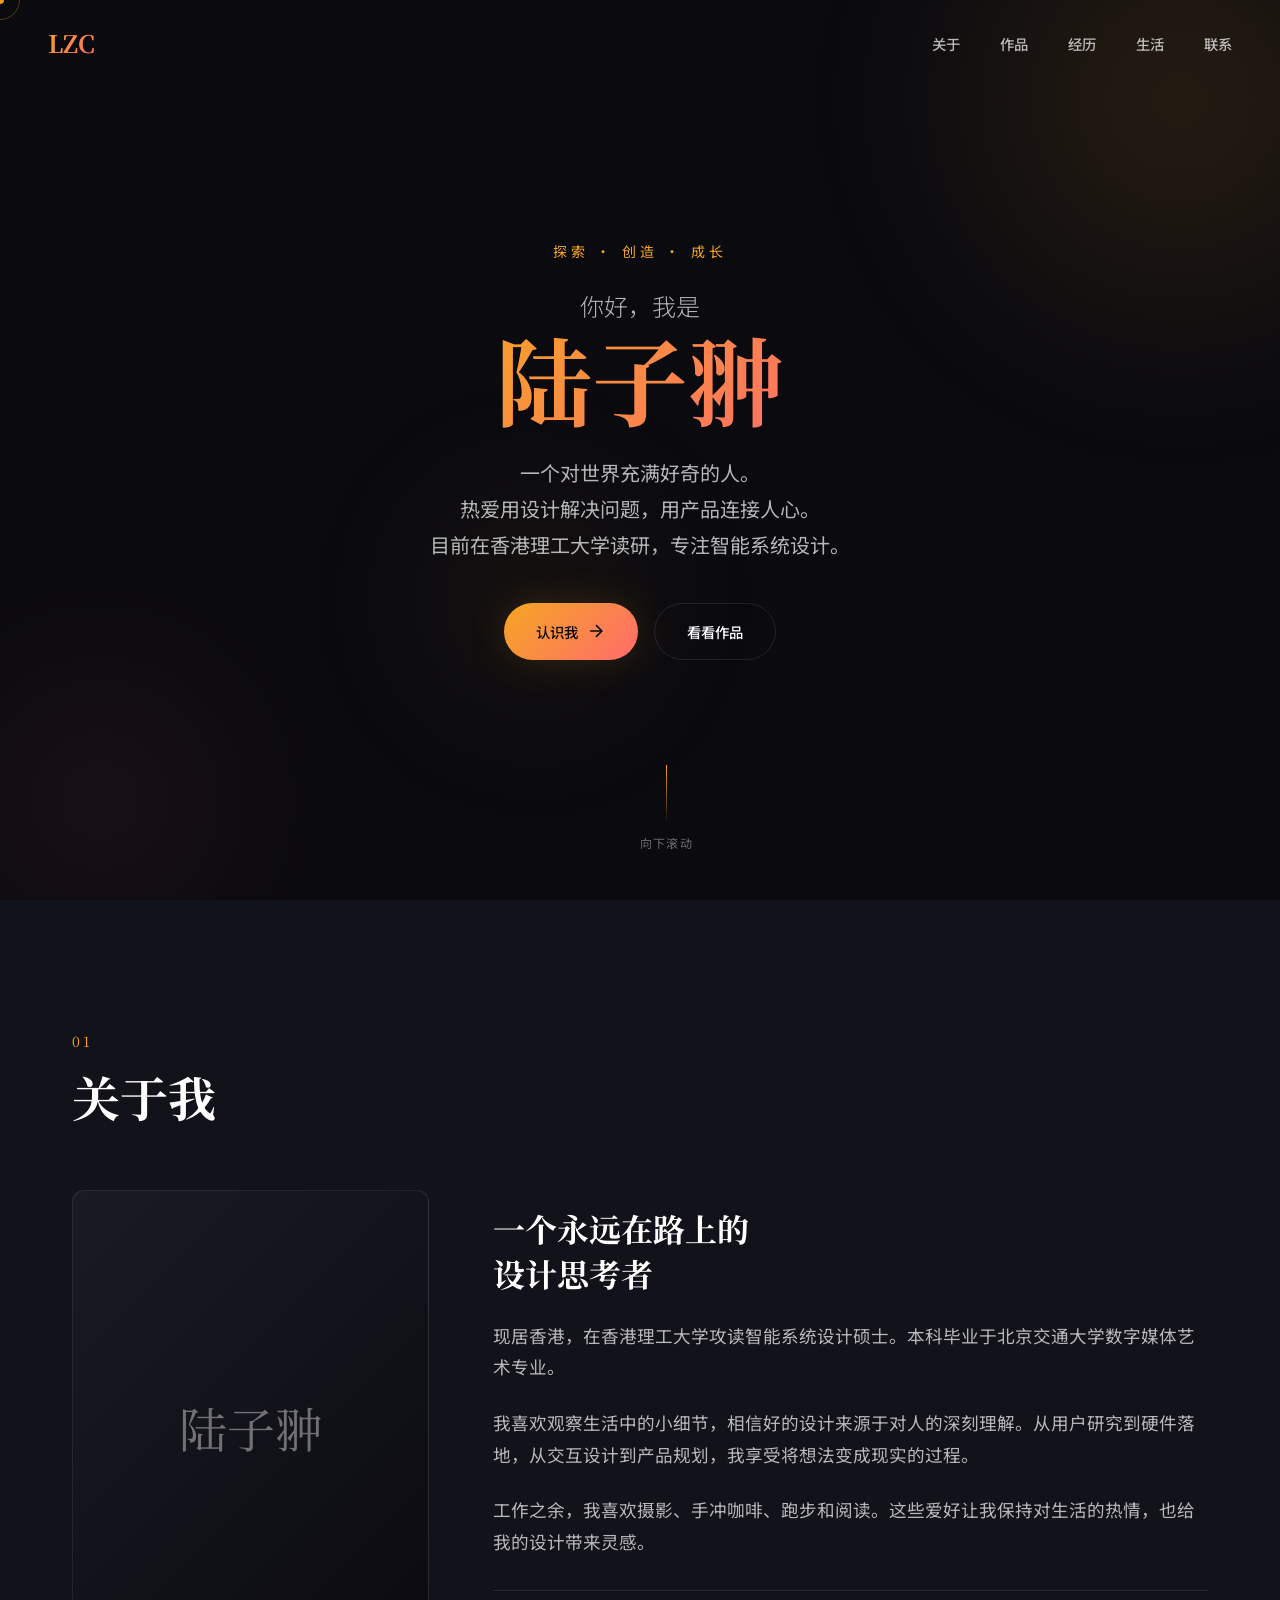
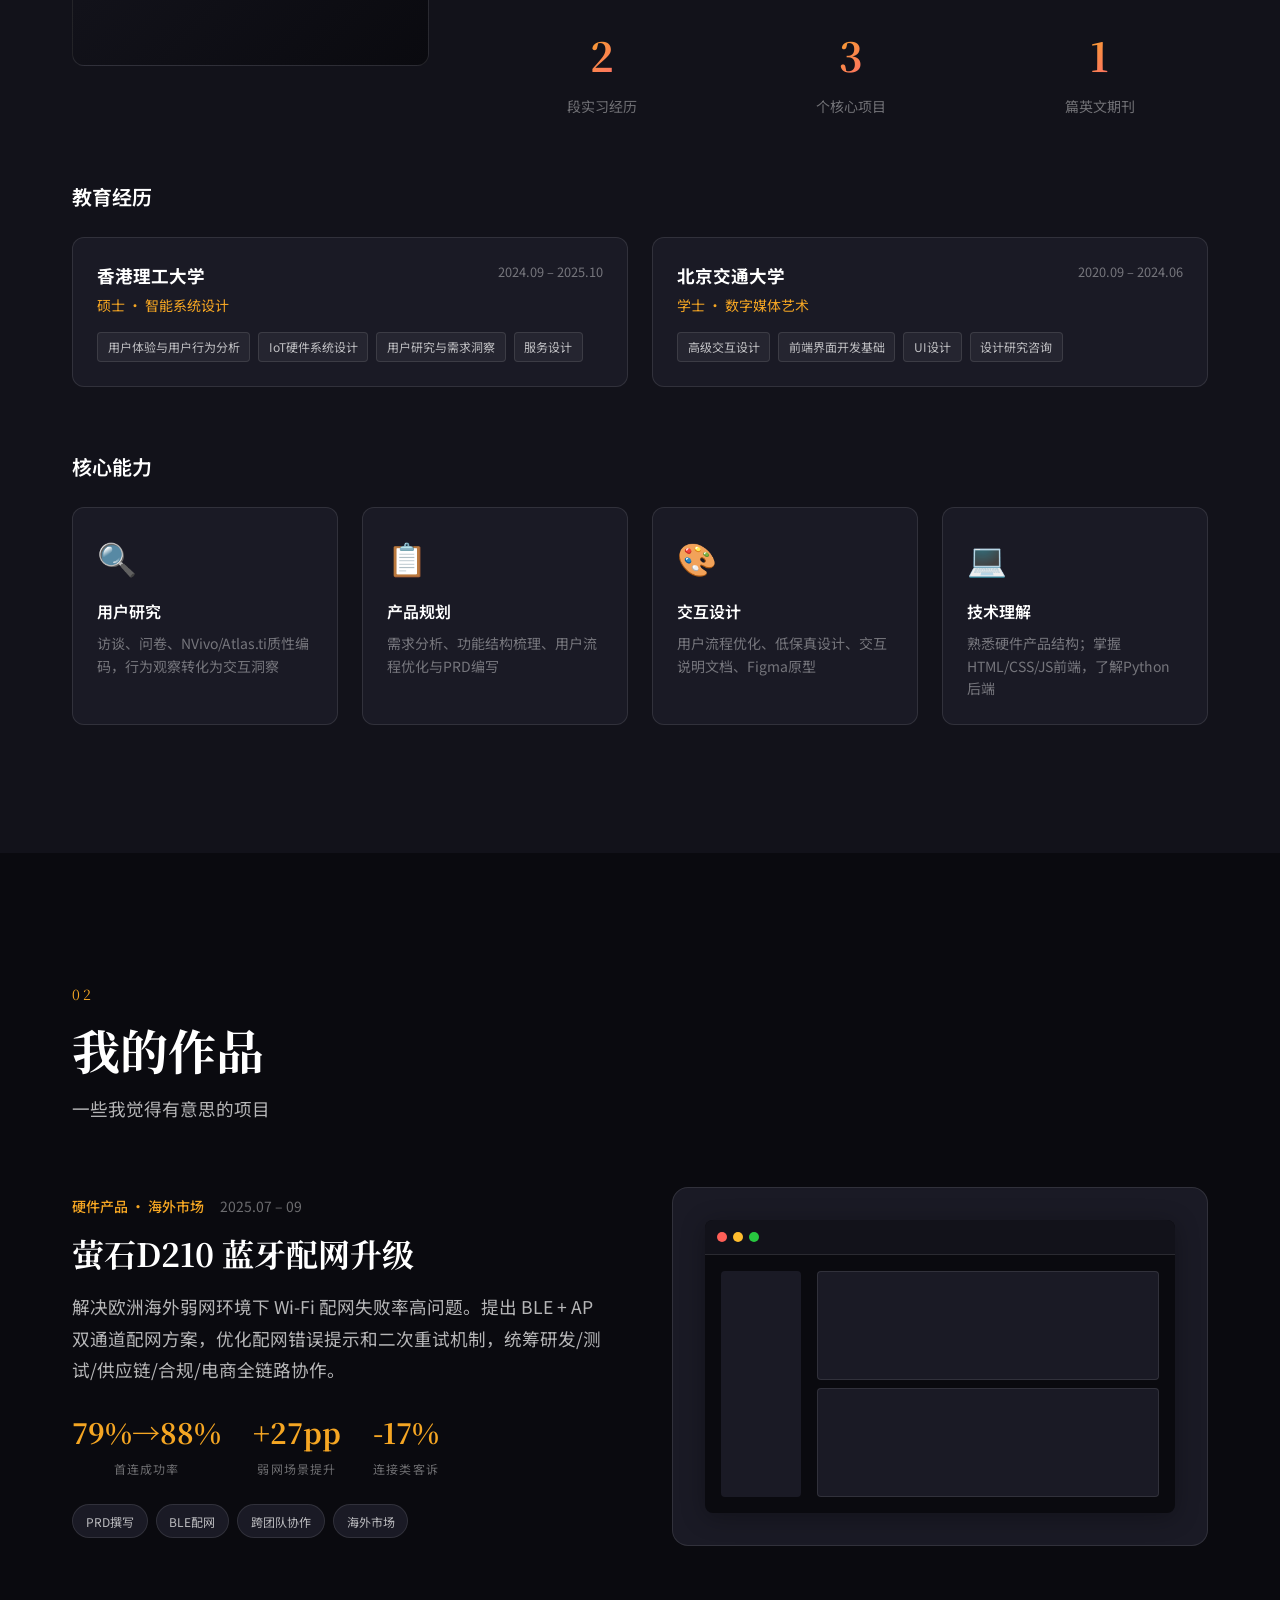
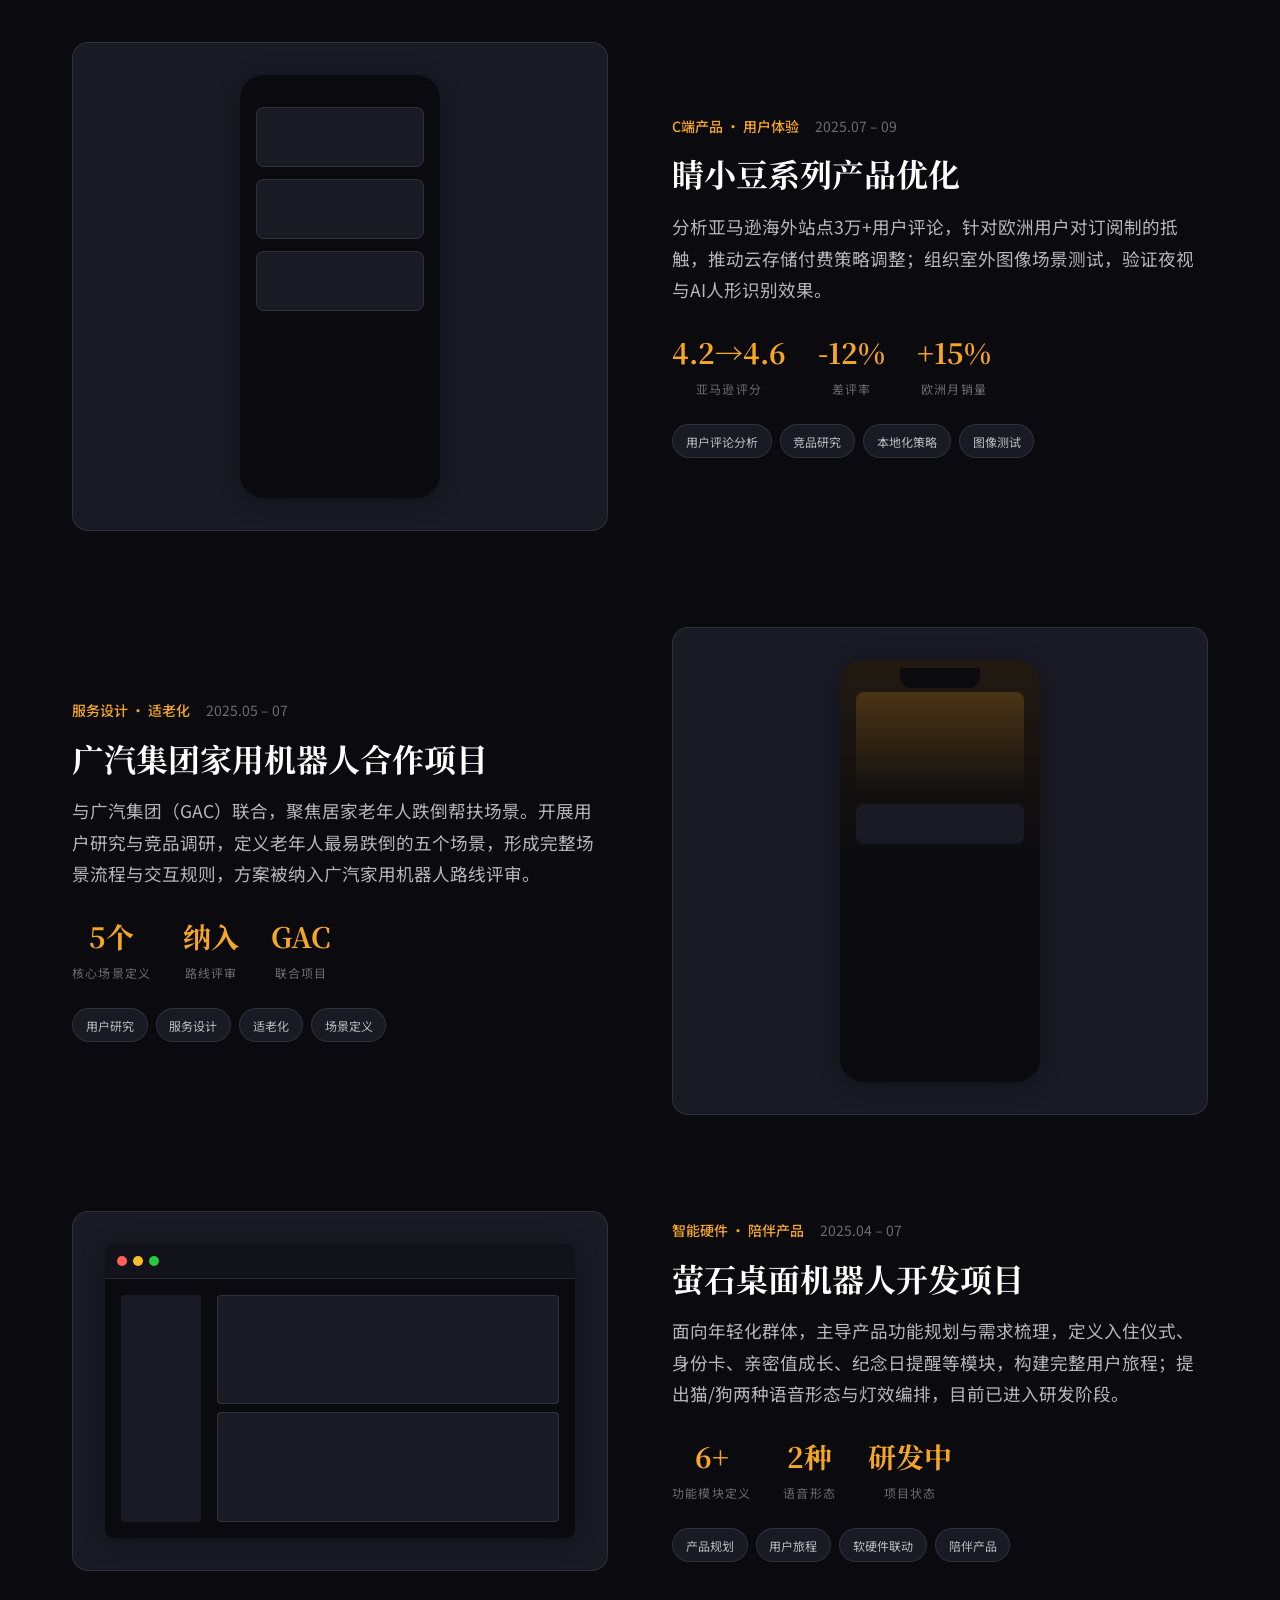
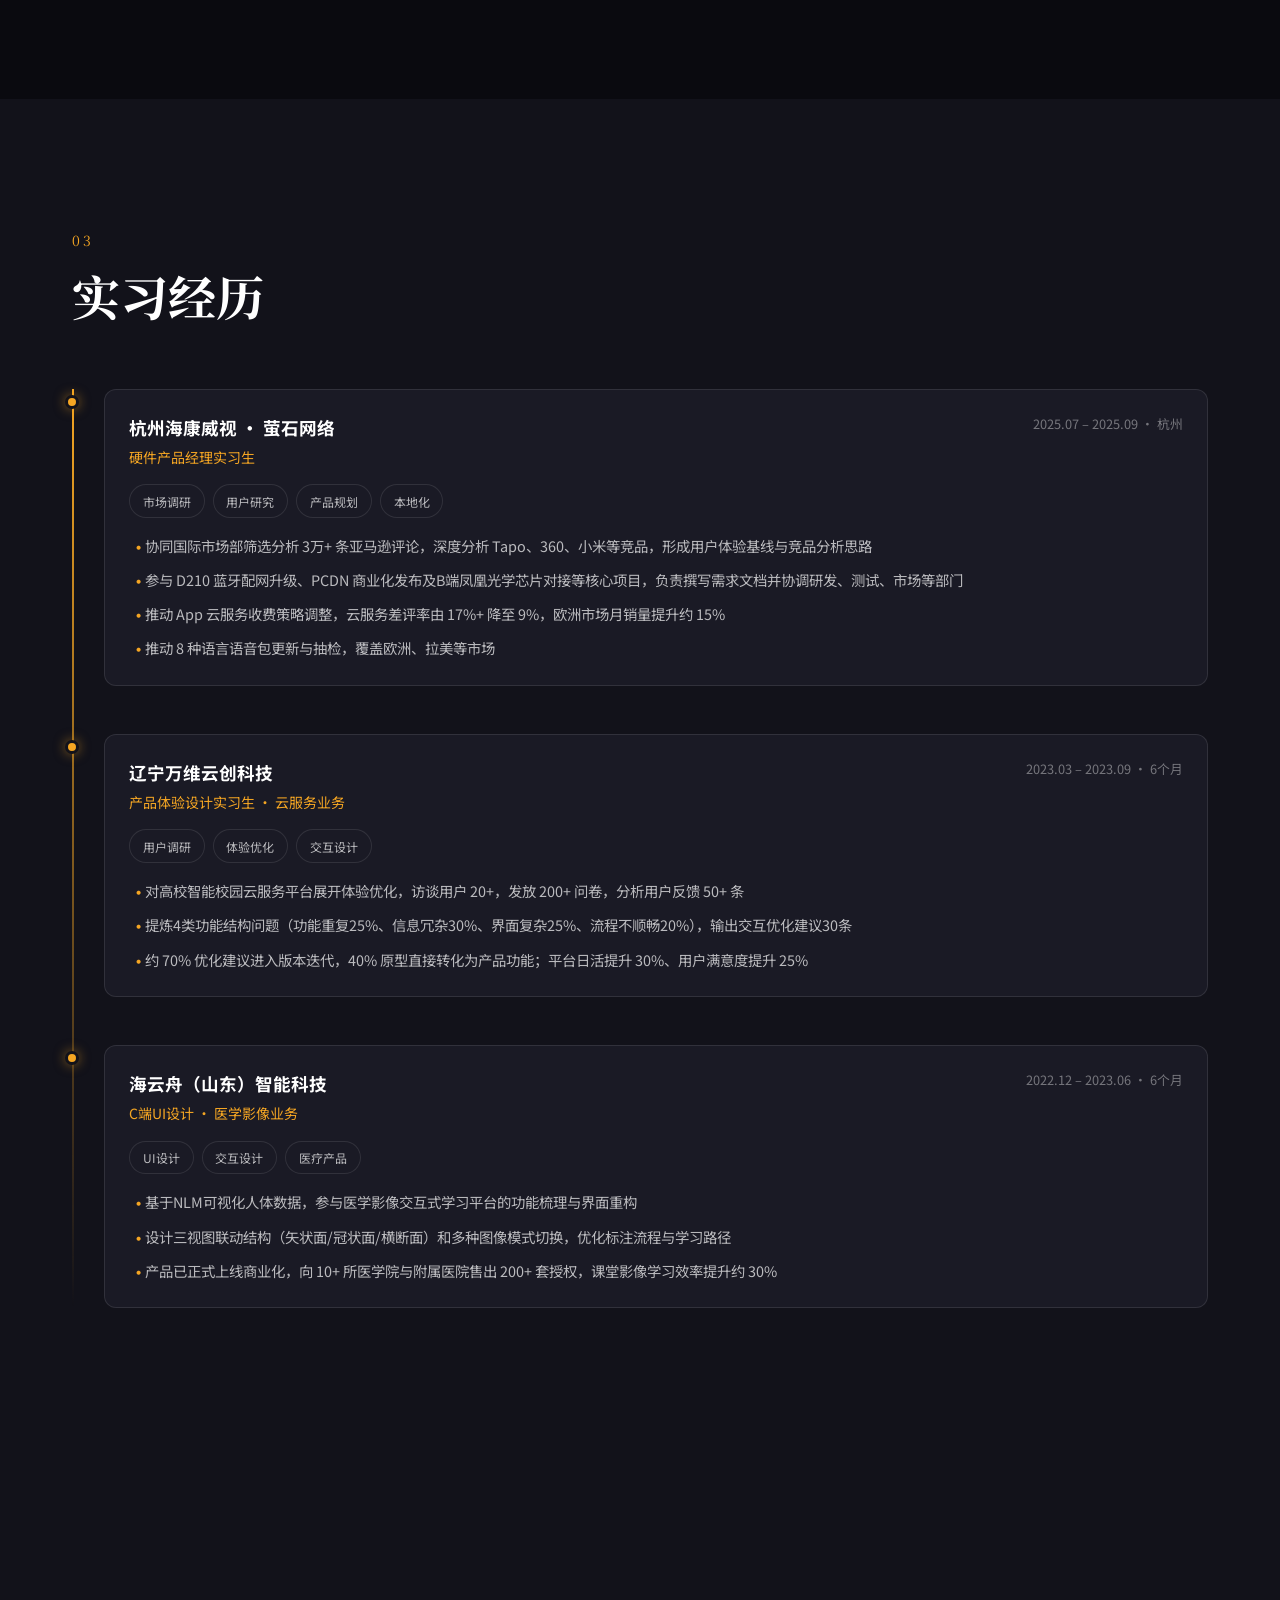
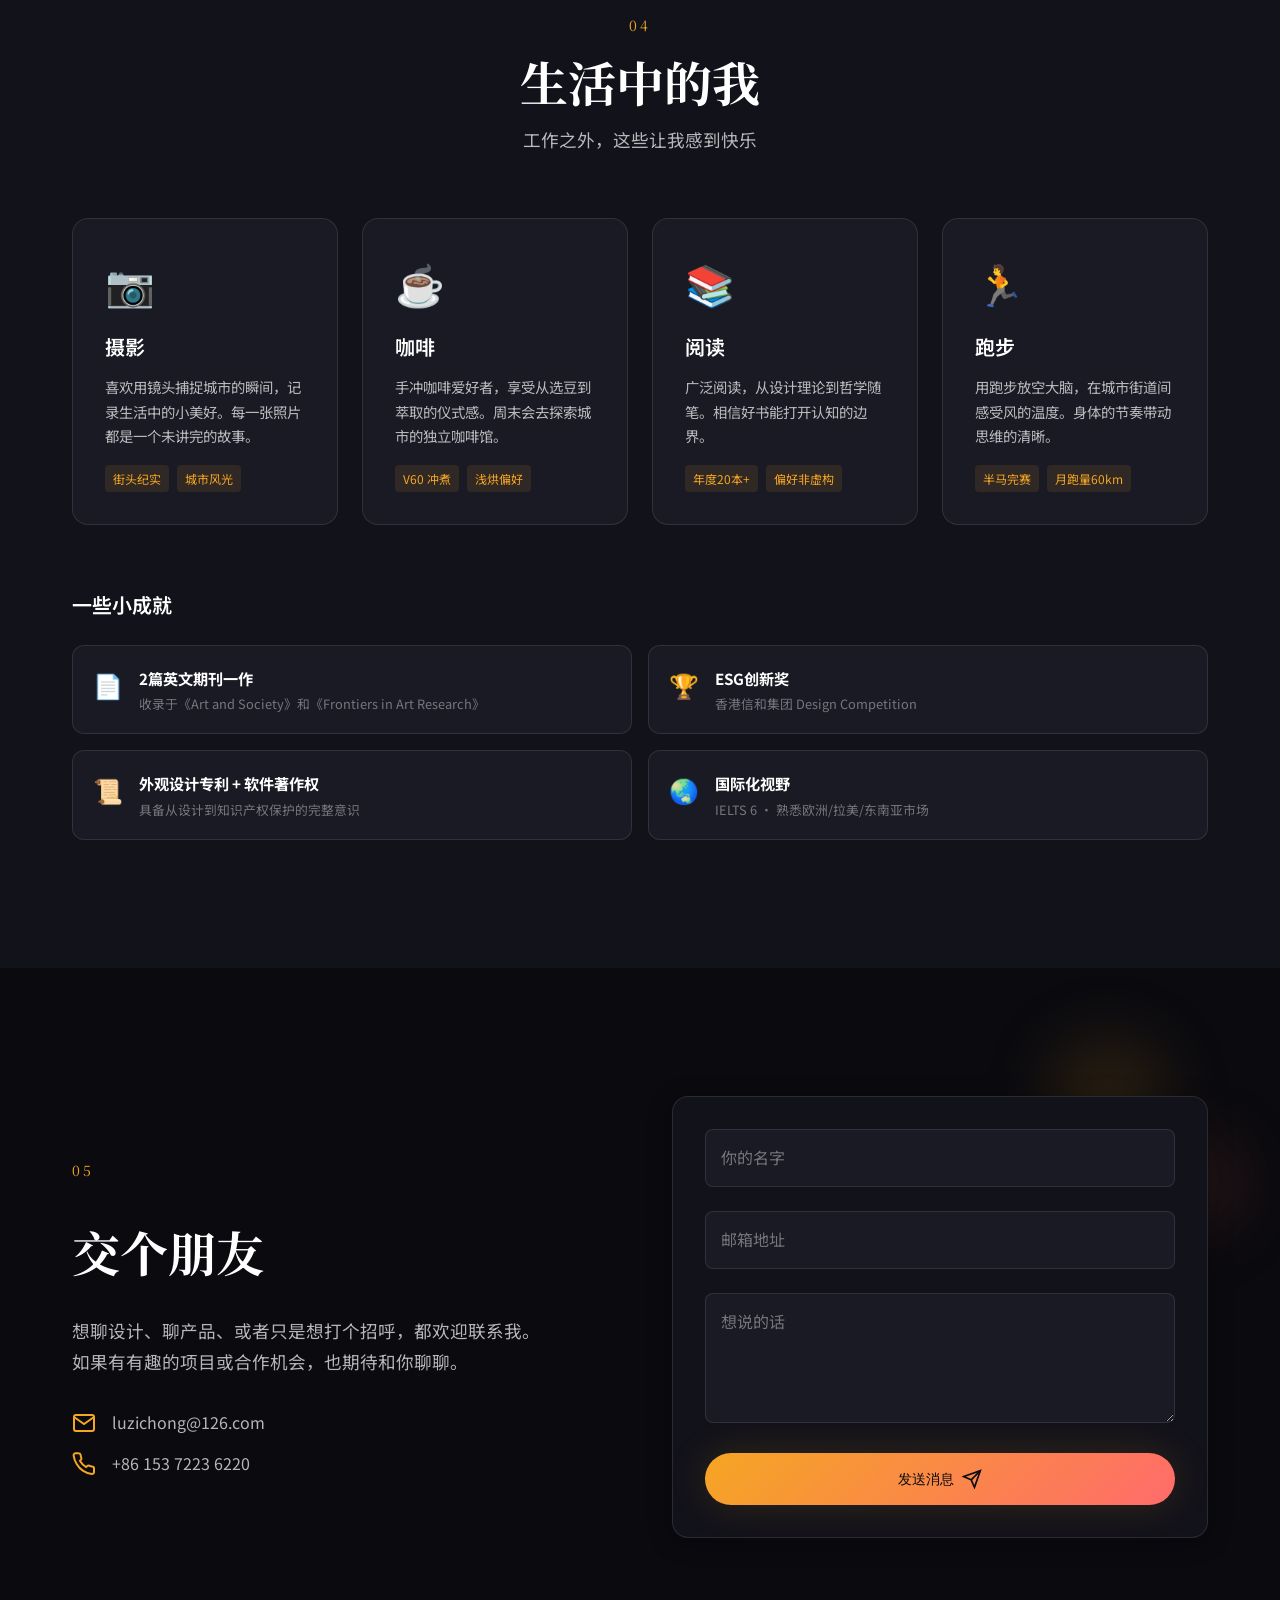
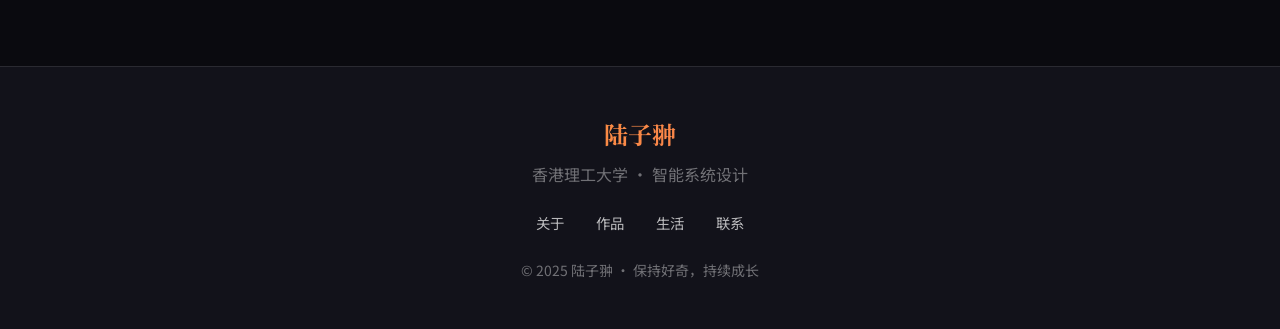
==== commit b7f48ce4: "feat: 调整为个人网站风格，弱化求职导向" ====
--- a/index.html
+++ b/index.html
@@ -19,9 +19,9 @@
         <div class="nav-logo">LZC</div>
         <div class="nav-links">
             <a href="#about" class="nav-link">关于</a>
-            <a href="#projects" class="nav-link">项目</a>
+            <a href="#projects" class="nav-link">作品</a>
             <a href="#experience" class="nav-link">经历</a>
-            <a href="#hobbies" class="nav-link">更多</a>
+            <a href="#hobbies" class="nav-link">生活</a>
             <a href="#contact" class="nav-link">联系</a>
         </div>
         <div class="nav-hamburger" id="nav-toggle">
@@ -32,9 +32,9 @@
     <!-- 移动端菜单 -->
     <div class="mobile-menu" id="mobile-menu">
         <a href="#about" class="mobile-link">关于</a>
-        <a href="#projects" class="mobile-link">项目</a>
+        <a href="#projects" class="mobile-link">作品</a>
         <a href="#experience" class="mobile-link">经历</a>
-        <a href="#hobbies" class="mobile-link">更多</a>
+        <a href="#hobbies" class="mobile-link">生活</a>
         <a href="#contact" class="mobile-link">联系</a>
     </div>
 
@@ -46,23 +46,24 @@
             <div class="gradient-orb orb-3"></div>
         </div>
         <div class="hero-content">
-            <div class="hero-label">产品经理 · 2025届硕士 · 香港理工大学</div>
+            <div class="hero-label">探索 · 创造 · 成长</div>
             <h1 class="hero-title">
                 <span class="title-line">你好，我是</span>
                 <span class="title-name">陆子翀</span>
             </h1>
             <p class="hero-desc">
-                从用户研究到硬件落地，从交互设计到数据驱动增长。<br>
-                相信好产品是同理心与系统思维的结合。
+                一个对世界充满好奇的人。<br>
+                热爱用设计解决问题，用产品连接人心。<br>
+                目前在香港理工大学读研，专注智能系统设计。
             </p>
             <div class="hero-cta">
-                <a href="#projects" class="btn btn-primary">
-                    <span>查看项目经历</span>
+                <a href="#about" class="btn btn-primary">
+                    <span>认识我</span>
                     <svg width="20" height="20" viewBox="0 0 24 24" fill="none" stroke="currentColor" stroke-width="2">
                         <path d="M5 12h14M12 5l7 7-7 7"/>
                     </svg>
                 </a>
-                <a href="#contact" class="btn btn-secondary">联系我</a>
+                <a href="#projects" class="btn btn-secondary">看看作品</a>
             </div>
         </div>
         <div class="scroll-indicator">
@@ -89,13 +90,16 @@
                 </div>
                 <div class="about-content">
                     <h3 class="about-headline">
-                        用研究驱动设计，<br>用数据验证决策
+                        一个永远在路上的<br>设计思考者
                     </h3>
                     <p class="about-text">
-                        香港理工大学智能系统设计硕士在读（2025届），本科毕业于北京交通大学数字媒体艺术专业。具备从用户研究、交互设计到硬件产品落地的完整产品思维链路。
+                        现居香港，在香港理工大学攻读智能系统设计硕士。本科毕业于北京交通大学数字媒体艺术专业。
                     </p>
                     <p class="about-text">
-                        曾在海康威视萤石网络担任硬件产品经理实习生，主导海外市场产品优化，覆盖欧洲、拉美、东南亚等多个市场。擅长将用户洞察转化为可落地的产品方案，推动跨团队协作与项目交付。
+                        我喜欢观察生活中的小细节，相信好的设计来源于对人的深刻理解。从用户研究到硬件落地，从交互设计到产品规划，我享受将想法变成现实的过程。
+                    </p>
+                    <p class="about-text">
+                        工作之余，我喜欢摄影、手冲咖啡、跑步和阅读。这些爱好让我保持对生活的热情，也给我的设计带来灵感。
                     </p>
                     <div class="stats-grid">
                         <div class="stat-item">
@@ -185,8 +189,8 @@
         <div class="container">
             <div class="section-header">
                 <span class="section-label">02</span>
-                <h2 class="section-title">项目经历</h2>
-                <p class="section-desc">从硬件配网到家用机器人，每个项目都是一次从问题到解决方案的完整旅程</p>
+                <h2 class="section-title">我的作品</h2>
+                <p class="section-desc">一些我觉得有意思的项目</p>
             </div>
 
             <div class="projects-list">
@@ -474,50 +478,83 @@
         <div class="container">
             <div class="section-header center">
                 <span class="section-label">04</span>
-                <h2 class="section-title">其他亮点</h2>
-                <p class="section-desc">论文、专利、奖项与个人特质</p>
+                <h2 class="section-title">生活中的我</h2>
+                <p class="section-desc">工作之外，这些让我感到快乐</p>
             </div>
 
             <div class="hobbies-grid">
                 <div class="hobby-card">
-                    <div class="hobby-icon">📄</div>
-                    <h4>学术论文</h4>
-                    <p>英文期刊2篇一作，收录于《Art and Society》和《Frontiers in Art Research》，具备学术研究与写作能力。</p>
+                    <div class="hobby-icon">📷</div>
+                    <h4>摄影</h4>
+                    <p>喜欢用镜头捕捉城市的瞬间，记录生活中的小美好。每一张照片都是一个未讲完的故事。</p>
                     <div class="hobby-extra">
-                        <span>2篇一作</span>
-                        <span>英文期刊</span>
-                        <span>2024.08</span>
+                        <span>街头纪实</span>
+                        <span>城市风光</span>
                     </div>
                 </div>
 
                 <div class="hobby-card">
-                    <div class="hobby-icon">🏆</div>
-                    <h4>奖项荣誉</h4>
-                    <p>荣获香港信和集团 Design Competition「ESG创新奖」；全国高校数字艺术设计大赛省级二等奖；互联网+大赛市级三等奖。</p>
+                    <div class="hobby-icon">☕</div>
+                    <h4>咖啡</h4>
+                    <p>手冲咖啡爱好者，享受从选豆到萃取的仪式感。周末会去探索城市的独立咖啡馆。</p>
                     <div class="hobby-extra">
-                        <span>ESG创新奖</span>
-                        <span>NCDA省级二等奖</span>
+                        <span>V60 冲煮</span>
+                        <span>浅烘偏好</span>
                     </div>
                 </div>
 
                 <div class="hobby-card">
-                    <div class="hobby-icon">📜</div>
-                    <h4>专利与著作权</h4>
-                    <p>持有外观设计专利（202330338382.9）及医疗软件著作权（2023SR0517100），具备从设计到知识产权保护的完整意识。</p>
+                    <div class="hobby-icon">📚</div>
+                    <h4>阅读</h4>
+                    <p>广泛阅读，从设计理论到哲学随笔。相信好书能打开认知的边界。</p>
                     <div class="hobby-extra">
-                        <span>外观设计专利</span>
-                        <span>软件著作权</span>
+                        <span>年度20本+</span>
+                        <span>偏好非虚构</span>
                     </div>
                 </div>
 
                 <div class="hobby-card">
-                    <div class="hobby-icon">🌏</div>
-                    <h4>国际化视野</h4>
-                    <p>香港求学经历，英语 CET6 + IELTS 6，具备跨文化沟通能力，熟悉欧洲、拉美、东南亚等海外市场用户习惯。</p>
+                    <div class="hobby-icon">🏃</div>
+                    <h4>跑步</h4>
+                    <p>用跑步放空大脑，在城市街道间感受风的温度。身体的节奏带动思维的清晰。</p>
                     <div class="hobby-extra">
-                        <span>IELTS 6</span>
-                        <span>CET-6</span>
-                        <span>海外市场经验</span>
+                        <span>半马完赛</span>
+                        <span>月跑量60km</span>
+                    </div>
+                </div>
+            </div>
+
+            <!-- 成就墙 -->
+            <div class="achievements-section">
+                <h4 class="skills-title">一些小成就</h4>
+                <div class="achievements-grid">
+                    <div class="achievement-item">
+                        <span class="achievement-icon">📄</span>
+                        <div class="achievement-text">
+                            <strong>2篇英文期刊一作</strong>
+                            <p>收录于《Art and Society》和《Frontiers in Art Research》</p>
+                        </div>
+                    </div>
+                    <div class="achievement-item">
+                        <span class="achievement-icon">🏆</span>
+                        <div class="achievement-text">
+                            <strong>ESG创新奖</strong>
+                            <p>香港信和集团 Design Competition</p>
+                        </div>
+                    </div>
+                    <div class="achievement-item">
+                        <span class="achievement-icon">📜</span>
+                        <div class="achievement-text">
+                            <strong>外观设计专利 + 软件著作权</strong>
+                            <p>具备从设计到知识产权保护的完整意识</p>
+                        </div>
+                    </div>
+                    <div class="achievement-item">
+                        <span class="achievement-icon">🌏</span>
+                        <div class="achievement-text">
+                            <strong>国际化视野</strong>
+                            <p>IELTS 6 · 熟悉欧洲/拉美/东南亚市场</p>
+                        </div>
                     </div>
                 </div>
             </div>
@@ -530,9 +567,10 @@
             <div class="contact-wrapper">
                 <div class="contact-content">
                     <span class="section-label">05</span>
-                    <h2 class="contact-title">聊聊吧</h2>
+                    <h2 class="contact-title">交个朋友</h2>
                     <p class="contact-desc">
-                        正在寻找产品经理相关机会，无论是实习、校招还是项目合作，都欢迎联系我。通常24小时内回复。
+                        想聊设计、聊产品、或者只是想打个招呼，都欢迎联系我。<br>
+                        如果有有趣的项目或合作机会，也期待和你聊聊。
                     </p>
                     <div class="contact-links">
                         <a href="mailto:luzichong@126.com" class="contact-link">
@@ -589,14 +627,14 @@
         <div class="container">
             <div class="footer-content">
                 <div class="footer-logo">陆子翀</div>
-                <p class="footer-text">香港理工大学 · 智能系统设计 · 2025届</p>
+                <p class="footer-text">香港理工大学 · 智能系统设计</p>
                 <div class="footer-links">
                     <a href="#about">关于</a>
-                    <a href="#projects">项目</a>
-                    <a href="#experience">经历</a>
+                    <a href="#projects">作品</a>
+                    <a href="#hobbies">生活</a>
                     <a href="#contact">联系</a>
                 </div>
-                <p class="footer-copyright">© 2025 陆子翀 · 求职产品经理</p>
+                <p class="footer-copyright">© 2025 陆子翀 · 保持好奇，持续成长</p>
             </div>
         </div>
     </footer>
--- a/styles.css
+++ b/styles.css
@@ -196,6 +196,26 @@
     .nav { padding: 1rem 1.5rem; }
     .nav-links { display: none; }
     .nav-hamburger { display: flex; }
+    
+    /* 移动端 Hero 优化 */
+    .hero { padding: 6rem 1.5rem 4rem; min-height: auto; }
+    .hero-label { font-size: 0.75rem; letter-spacing: 0.15em; }
+    .title-line { font-size: 1.1rem; }
+    .title-name { font-size: clamp(2.5rem, 12vw, 4rem); }
+    .hero-desc { font-size: 1rem; line-height: 1.7; }
+    .hero-cta { flex-direction: column; width: 100%; }
+    .hero-cta .btn { width: 100%; justify-content: center; }
+    .scroll-indicator { display: none; }
+    
+    /* 移动端按钮 */
+    .btn { padding: 0.9rem 1.5rem; font-size: 0.875rem; }
+    
+    /* 移动端 section 间距 */
+    .section { padding: 4rem 0; }
+    .container { padding: 0 1.25rem; }
+    .section-header { margin-bottom: 2.5rem; }
+    .section-title { font-size: 1.75rem; }
+    .section-desc { font-size: 1rem; }
 }
 
 /* 通用 */
@@ -571,8 +591,18 @@
 }
 
 @media (max-width: 640px) {
-    .stats-grid { grid-template-columns: 1fr; gap: 1.5rem; }
+    .stats-grid { grid-template-columns: repeat(3, 1fr); gap: 1rem; }
+    .stat-number { font-size: 1.75rem; }
+    .stat-plus { font-size: 1.2rem; }
+    .stat-label { font-size: 0.75rem; }
     .skills-grid { grid-template-columns: 1fr; }
+    .skill-card { padding: 1.25rem; }
+    
+    /* 移动端关于我 */
+    .about-headline { font-size: 1.5rem; }
+    .about-text { font-size: 1rem; }
+    .image-placeholder { font-size: 2rem; }
+    .image-decoration { display: none; }
 }
 
 /* 项目 */
@@ -782,8 +812,15 @@
 }
 
 @media (max-width: 640px) {
-    .project-metrics { flex-wrap: wrap; gap: 1rem; }
-    .project-title { font-size: 1.5rem; }
+    .projects-list { gap: 4rem; }
+    .project-metrics { flex-wrap: wrap; gap: 1rem; justify-content: center; }
+    .metric { min-width: 80px; }
+    .metric-value { font-size: 1.4rem; }
+    .project-title { font-size: 1.4rem; }
+    .project-desc { font-size: 1rem; }
+    .project-meta { flex-wrap: wrap; gap: 0.5rem; }
+    .visual-frame { padding: 1rem; }
+    .visual-mockup.mobile { max-width: 160px; }
 }
 
 /* 爱好 */
@@ -853,7 +890,58 @@
 }
 
 @media (max-width: 640px) {
-    .hobbies-grid { grid-template-columns: 1fr; }
+    .hobbies-grid { grid-template-columns: 1fr; gap: 1rem; }
+    .hobby-card { padding: 1.5rem; }
+    .hobby-icon { font-size: 2rem; }
+    .hobby-card h4 { font-size: 1.1rem; }
+    .hobby-card p { font-size: 0.85rem; }
+}
+
+/* 成就墙 */
+.achievements-section { margin-top: 4rem; }
+
+.achievements-grid {
+    display: grid;
+    grid-template-columns: repeat(2, 1fr);
+    gap: 1rem;
+}
+
+.achievement-item {
+    display: flex;
+    align-items: flex-start;
+    gap: 1rem;
+    background: var(--bg-tertiary);
+    border: 1px solid var(--border-color);
+    border-radius: 12px;
+    padding: 1.25rem;
+    transition: var(--transition-normal);
+}
+
+.achievement-item:hover {
+    border-color: var(--border-hover);
+    transform: translateY(-2px);
+}
+
+.achievement-icon {
+    font-size: 1.5rem;
+    flex-shrink: 0;
+}
+
+.achievement-text strong {
+    display: block;
+    font-size: 0.95rem;
+    margin-bottom: 0.25rem;
+}
+
+.achievement-text p {
+    font-size: 0.8rem;
+    color: var(--text-tertiary);
+    line-height: 1.5;
+    margin: 0;
+}
+
+@media (max-width: 768px) {
+    .achievements-grid { grid-template-columns: 1fr; }
 }
 
 /* 联系 */
@@ -1000,11 +1088,17 @@
 
 @media (max-width: 1024px) {
     .contact-wrapper { grid-template-columns: 1fr; gap: 2rem; }
-    .contact-content { padding-right: 0; }
+    .contact-content { padding-right: 0; order: 1; }
+    .contact-visual { order: 2; }
 }
 
 @media (max-width: 640px) {
-    .contact-title { font-size: 2rem; }
+    .contact { padding: 4rem 0; }
+    .contact-title { font-size: 1.75rem; }
+    .contact-desc { font-size: 1rem; }
+    .contact-card { padding: 1.5rem; }
+    .form-group input, .form-group textarea { padding: 0.875rem; font-size: 16px; }
+    .floating-shapes { display: none; }
 }
 
 /* 教育经历 */
@@ -1192,7 +1286,18 @@
 @media (max-width: 768px) {
     .timeline { padding-left: 1.5rem; }
     .timeline-header { flex-direction: column; gap: 0.5rem; }
-    .timeline-date { white-space: normal; }
+    .timeline-date { white-space: normal; font-size: 0.75rem; }
+    .timeline-content { padding: 1.25rem; }
+    .timeline-company { font-size: 1rem; }
+    .timeline-list li { font-size: 0.85rem; }
+    .timeline::before { left: 0; }
+    .timeline-dot { left: -1.95rem; width: 12px; height: 12px; }
+}
+
+@media (max-width: 480px) {
+    .timeline-item { margin-bottom: 2rem; }
+    .timeline-tags { gap: 0.4rem; }
+    .timeline-tags .tag { font-size: 0.7rem; padding: 0.3rem 0.6rem; }
 }
 
 /* 页脚 */
@@ -1237,3 +1342,27 @@
     color: var(--text-tertiary);
     font-size: 0.875rem;
 }
+
+/* 移动端底部安全区域 */
+@supports (padding-bottom: env(safe-area-inset-bottom)) {
+    .footer { padding-bottom: calc(3rem + env(safe-area-inset-bottom)); }
+    .mobile-menu { padding-bottom: env(safe-area-inset-bottom); }
+}
+
+/* 移动端触摸优化 */
+@media (hover: none) and (pointer: coarse) {
+    .btn:active { transform: scale(0.98); }
+    .skill-card:active, .hobby-card:active { transform: translateY(-2px); }
+    .nav-link:active { color: var(--accent-primary); }
+}
+
+/* 减少动效偏好 */
+@media (prefers-reduced-motion: reduce) {
+    *, *::before, *::after {
+        animation-duration: 0.01ms !important;
+        animation-iteration-count: 1 !important;
+        transition-duration: 0.01ms !important;
+    }
+    .gradient-orb { animation: none; }
+    html { scroll-behavior: auto; }
+}
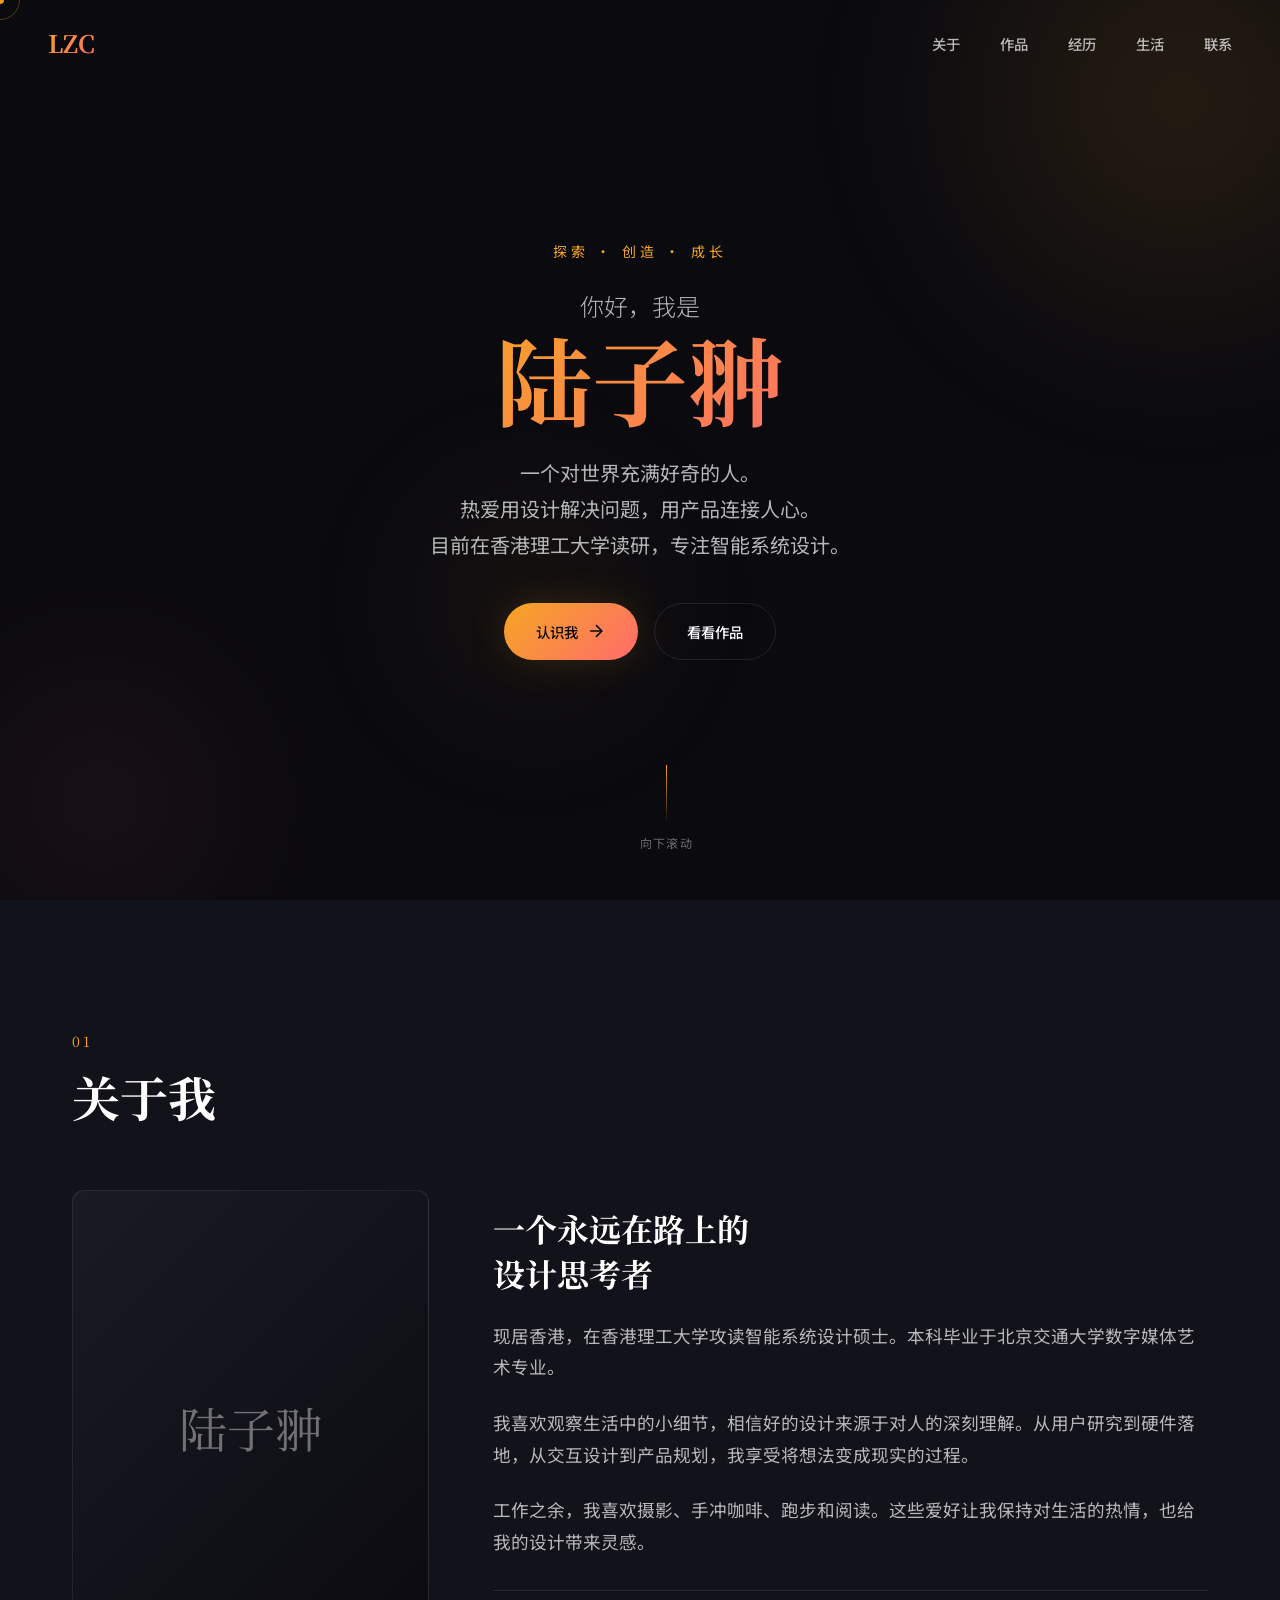
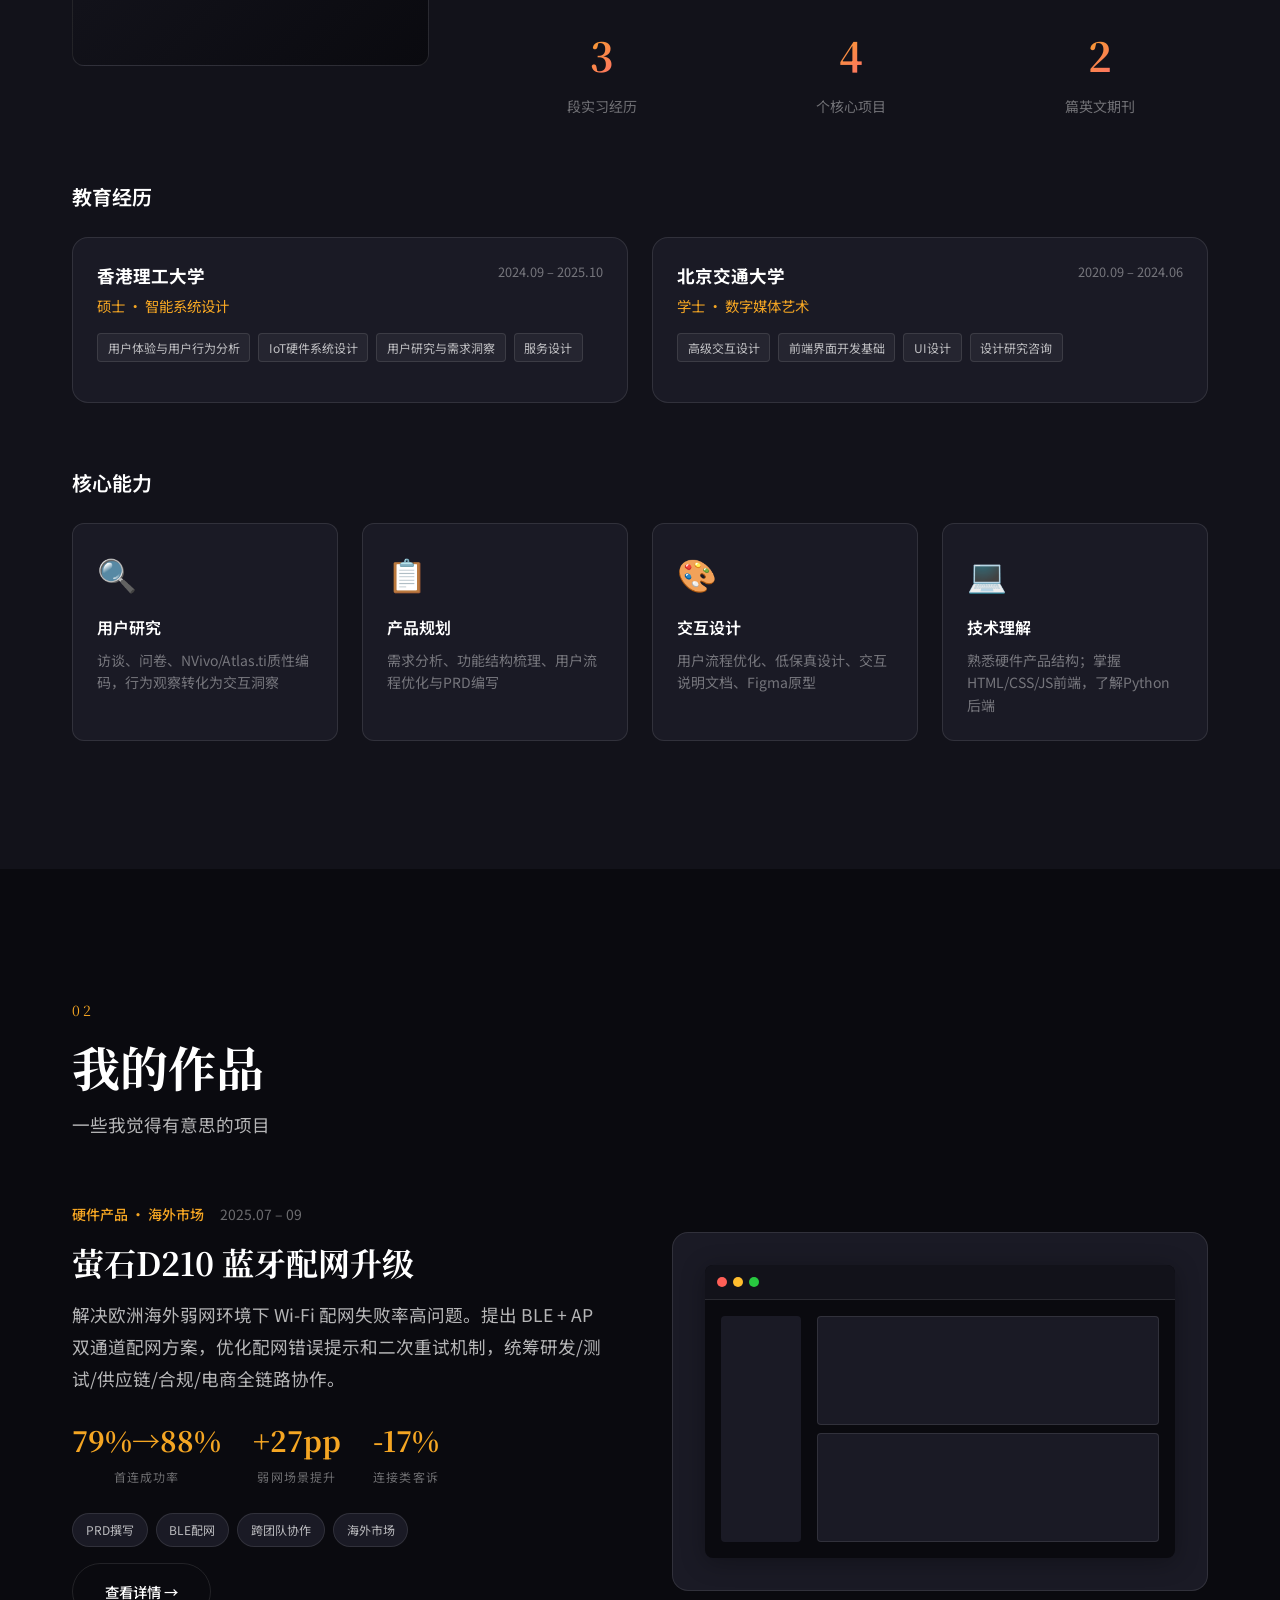
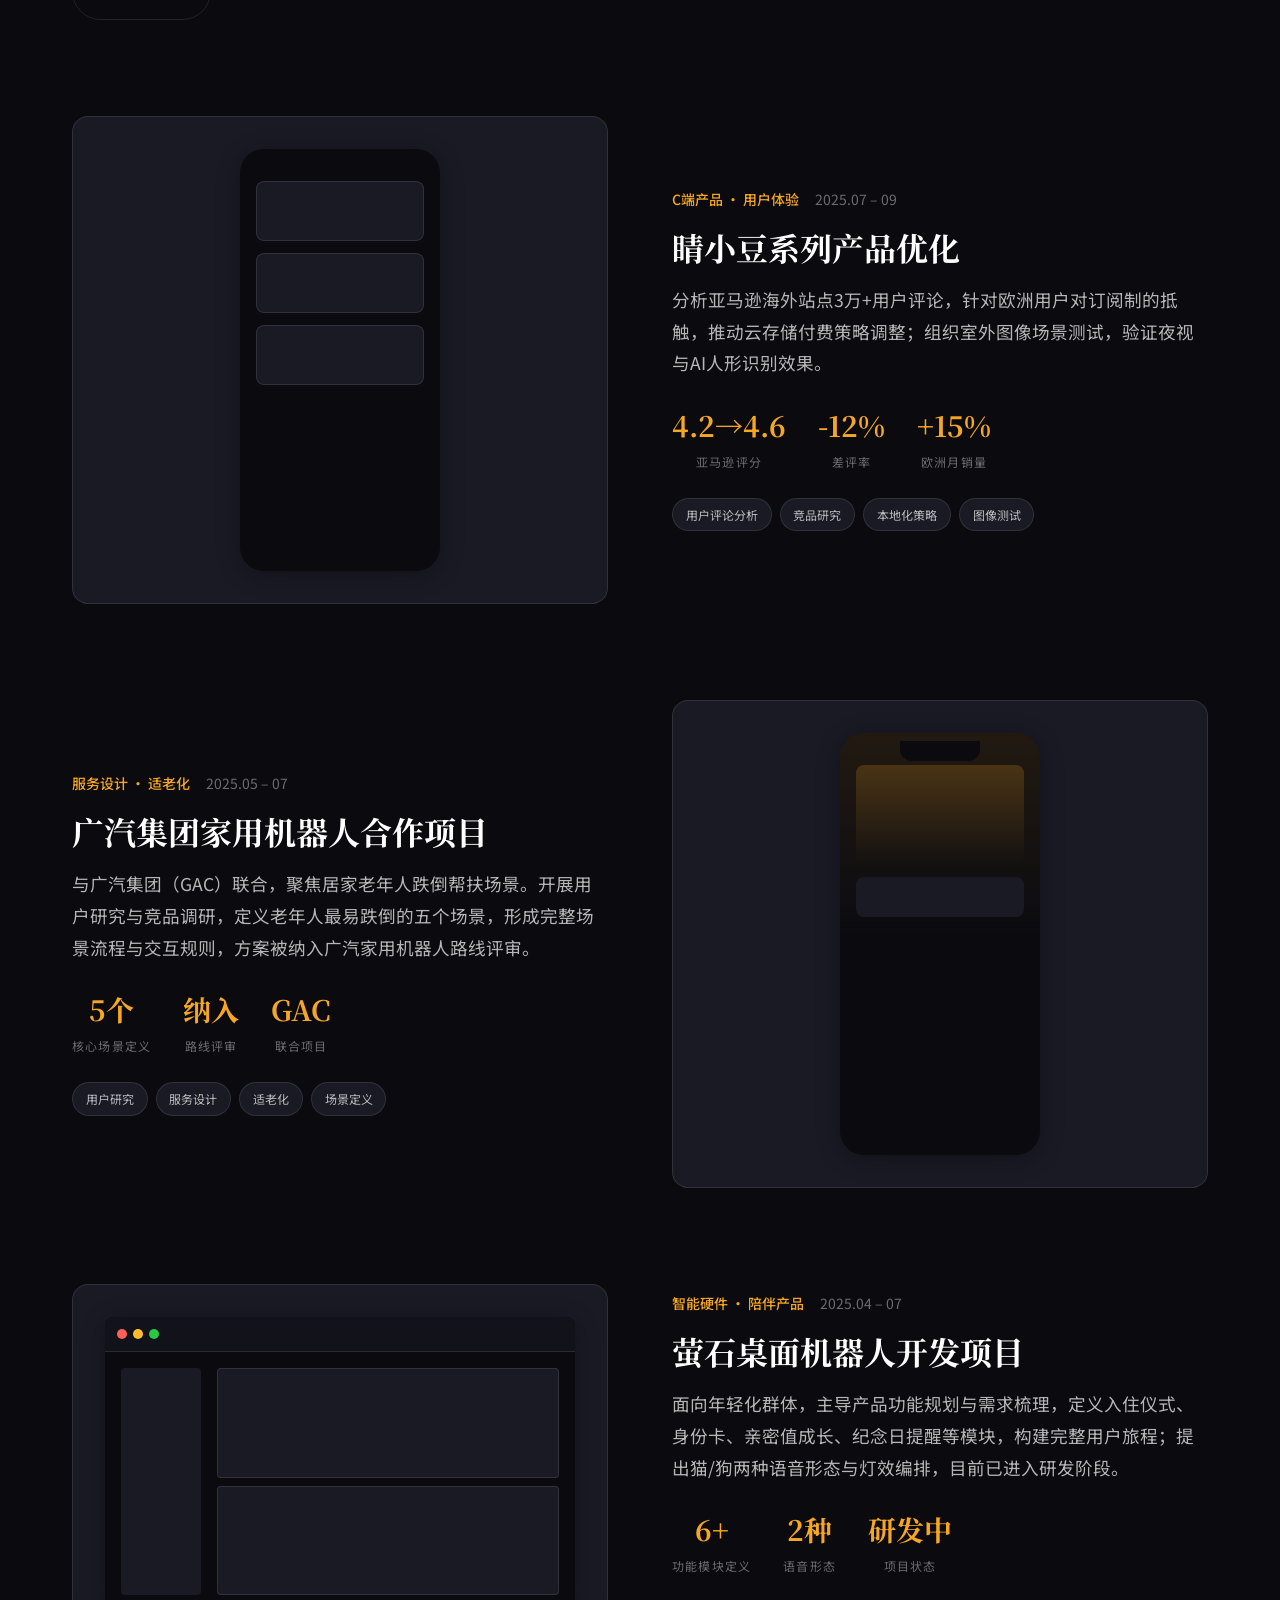
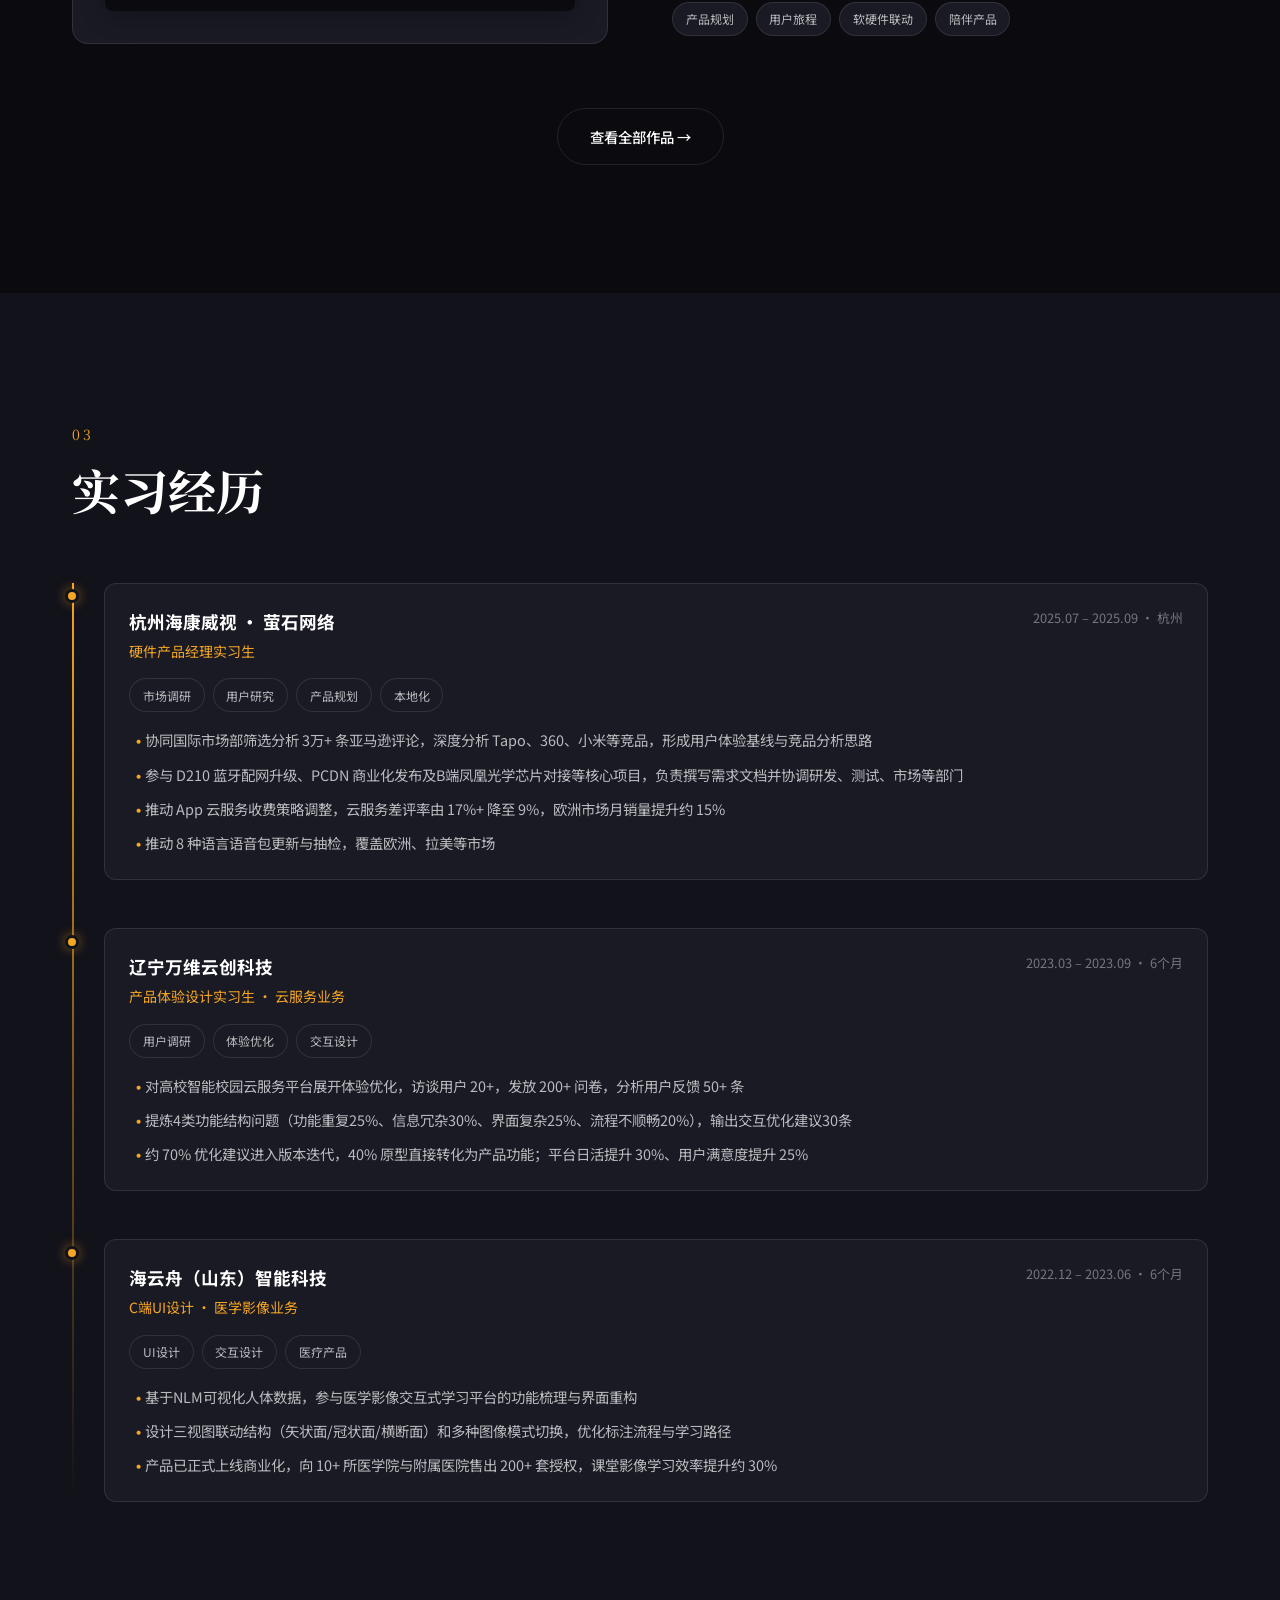
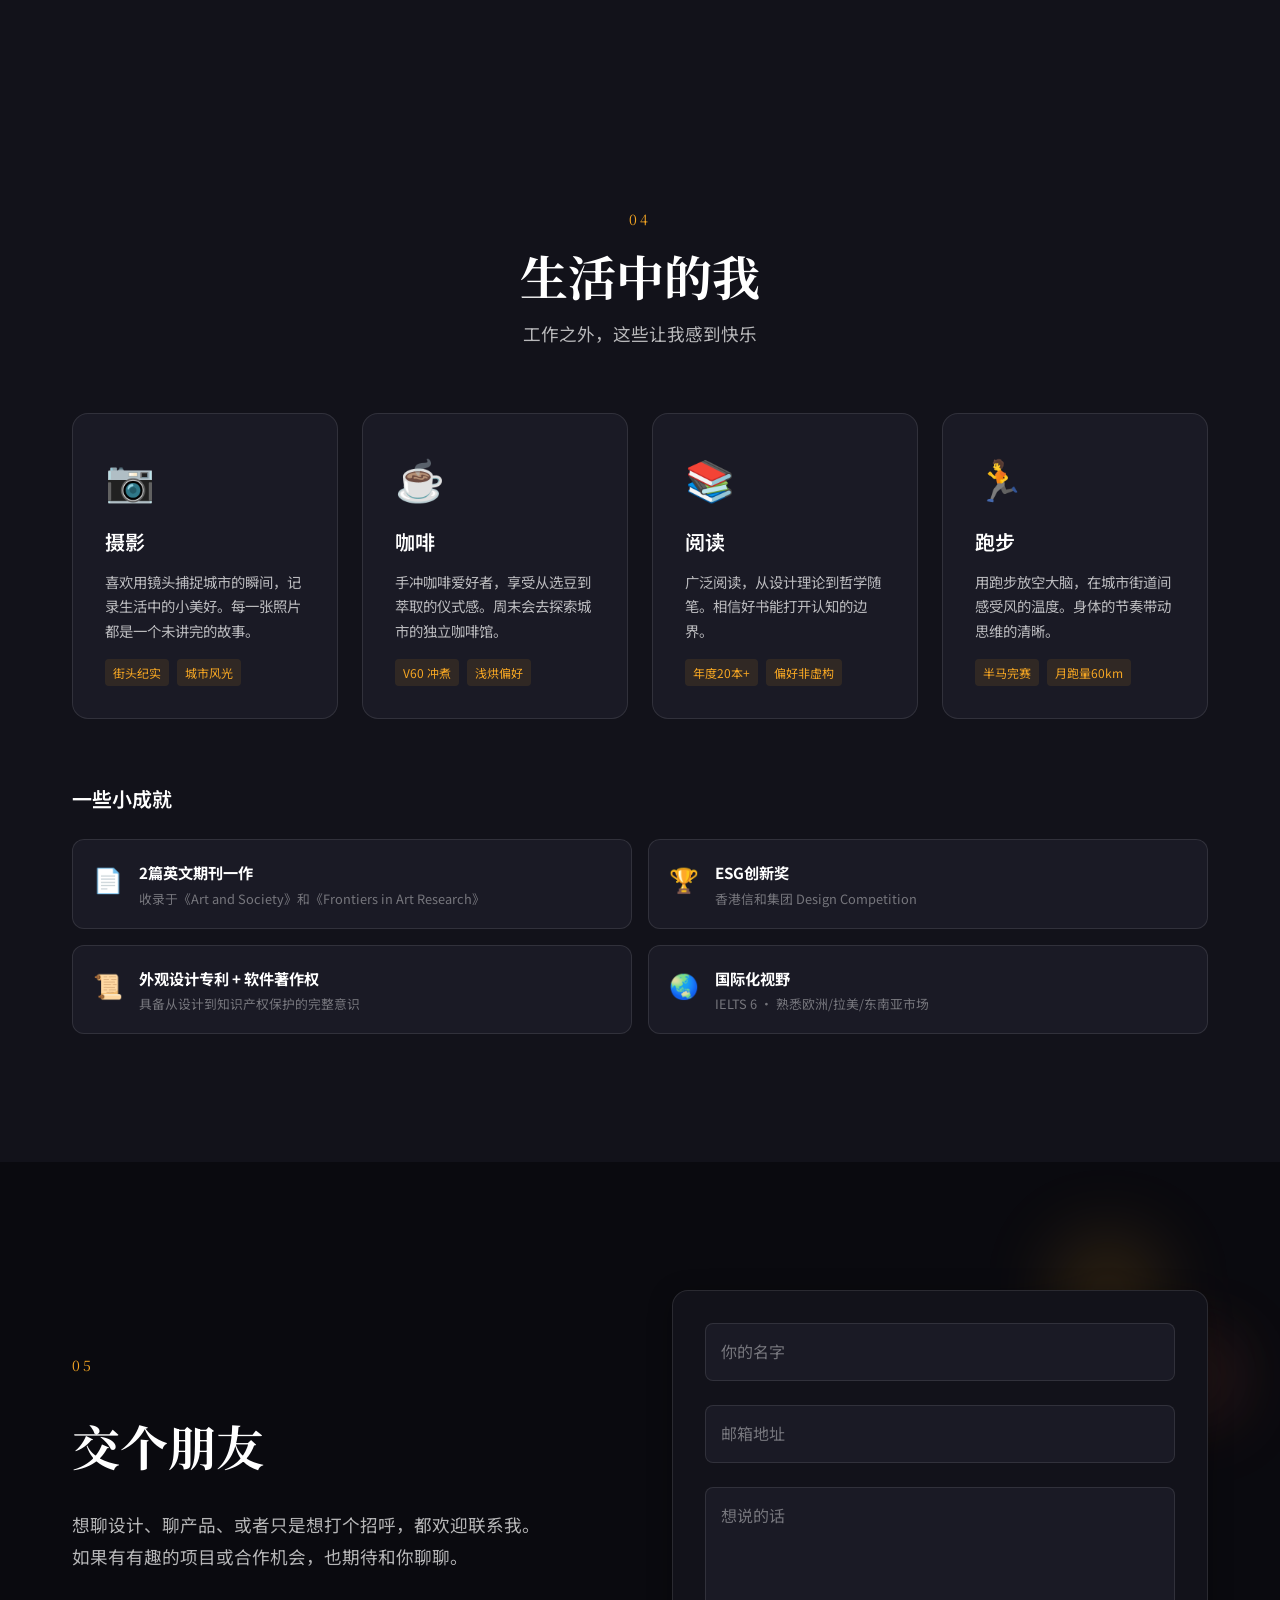
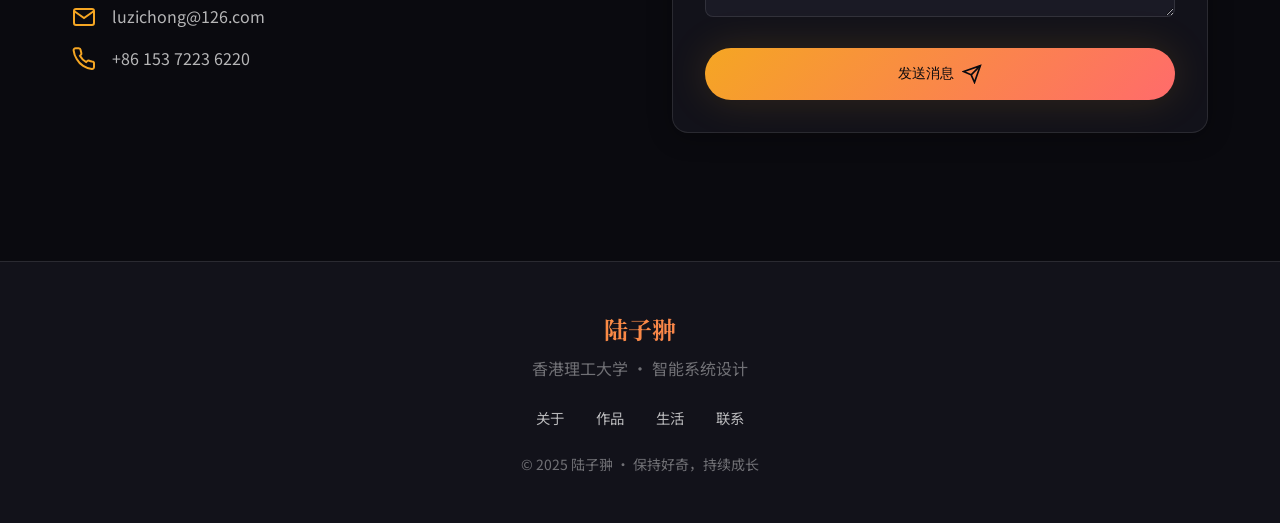
==== commit 3e8c859b: "feat: add multi-page structure" ====
--- a/index.html
+++ b/index.html
@@ -225,6 +225,7 @@
                             <span class="tag">跨团队协作</span>
                             <span class="tag">海外市场</span>
                         </div>
+                        <a href="project-d210.html" class="btn btn-secondary project-link">查看详情 →</a>
                     </div>
                     <div class="project-visual">
                         <div class="visual-frame">
@@ -384,6 +385,10 @@
                         </div>
                     </div>
                 </article>
+            </div>
+            
+            <div class="projects-cta">
+                <a href="projects.html" class="btn btn-secondary">查看全部作品 →</a>
             </div>
         </div>
     </section>
--- a/styles.css
+++ b/styles.css
@@ -1366,3 +1366,548 @@
     .gradient-orb { animation: none; }
     html { scroll-behavior: auto; }
 }
+
+/* ========================================
+   二级页面通用样式
+   ======================================== */
+
+/* 返回链接 */
+.back-link {
+    display: inline-flex;
+    align-items: center;
+    gap: 0.5rem;
+    color: var(--text-tertiary);
+    text-decoration: none;
+    font-size: 0.875rem;
+    margin-bottom: 2rem;
+    transition: var(--transition-fast);
+}
+
+.back-link:hover {
+    color: var(--accent-primary);
+}
+
+/* 页面头部 */
+.about-header, .contact-header {
+    padding: 8rem 0 4rem;
+    background: linear-gradient(180deg, var(--bg-secondary) 0%, var(--bg-primary) 100%);
+}
+
+.page-title {
+    font-family: var(--font-serif);
+    font-size: clamp(2.5rem, 5vw, 3.5rem);
+    font-weight: 700;
+    margin-bottom: 1rem;
+}
+
+.page-subtitle {
+    font-size: 1.25rem;
+    color: var(--text-secondary);
+    max-width: 600px;
+}
+
+@media (max-width: 768px) {
+    .about-header, .contact-header { padding: 6rem 0 3rem; }
+    .page-title { font-size: 2rem; }
+    .page-subtitle { font-size: 1.1rem; }
+}
+
+/* 关于页面 - 全宽布局 */
+.about-intro { padding: 4rem 0; }
+
+.about-full-grid {
+    display: grid;
+    grid-template-columns: 300px 1fr;
+    gap: 4rem;
+    align-items: start;
+}
+
+.photo-frame {
+    position: sticky;
+    top: 100px;
+}
+
+.photo-placeholder {
+    width: 100%;
+    aspect-ratio: 3/4;
+    background: linear-gradient(135deg, var(--bg-tertiary) 0%, var(--bg-primary) 100%);
+    border-radius: 12px;
+    display: flex;
+    align-items: center;
+    justify-content: center;
+    font-family: var(--font-serif);
+    font-size: 2.5rem;
+    color: var(--text-tertiary);
+    border: 1px solid var(--border-color);
+}
+
+.about-story h2 {
+    font-family: var(--font-serif);
+    font-size: 1.75rem;
+    margin-bottom: 1.5rem;
+}
+
+.about-story p {
+    color: var(--text-secondary);
+    line-height: 1.9;
+    margin-bottom: 1.25rem;
+    font-size: 1.05rem;
+}
+
+.quick-facts {
+    display: grid;
+    grid-template-columns: repeat(2, 1fr);
+    gap: 1rem;
+    margin-top: 2rem;
+    padding-top: 2rem;
+    border-top: 1px solid var(--border-color);
+}
+
+.fact-item {
+    display: flex;
+    align-items: center;
+    gap: 0.5rem;
+}
+
+.fact-label { font-size: 1.25rem; }
+.fact-value { font-size: 0.9rem; color: var(--text-secondary); }
+
+@media (max-width: 1024px) {
+    .about-full-grid { grid-template-columns: 1fr; gap: 2rem; }
+    .photo-frame { position: static; max-width: 250px; margin: 0 auto; }
+}
+
+@media (max-width: 640px) {
+    .quick-facts { grid-template-columns: 1fr; }
+}
+
+/* 教育时间线 */
+.education-section {
+    padding: 4rem 0;
+    background: var(--bg-secondary);
+}
+
+.education-section .section-title {
+    font-family: var(--font-serif);
+    font-size: 1.75rem;
+    margin-bottom: 2.5rem;
+}
+
+.edu-timeline {
+    position: relative;
+    padding-left: 2rem;
+}
+
+.edu-timeline::before {
+    content: '';
+    position: absolute;
+    left: 0;
+    top: 0;
+    bottom: 0;
+    width: 2px;
+    background: linear-gradient(to bottom, var(--accent-primary), transparent);
+}
+
+.edu-item {
+    position: relative;
+    margin-bottom: 2rem;
+}
+
+.edu-dot {
+    position: absolute;
+    left: -2.45rem;
+    top: 1.5rem;
+    width: 14px;
+    height: 14px;
+    border-radius: 50%;
+    background: var(--accent-primary);
+    border: 3px solid var(--bg-secondary);
+}
+
+.edu-card {
+    background: var(--bg-tertiary);
+    border: 1px solid var(--border-color);
+    border-radius: 16px;
+    padding: 1.5rem;
+    transition: var(--transition-normal);
+}
+
+.edu-card:hover {
+    border-color: var(--border-hover);
+}
+
+.edu-card .edu-header {
+    display: flex;
+    justify-content: space-between;
+    align-items: flex-start;
+    margin-bottom: 1rem;
+}
+
+.edu-card h3 {
+    font-size: 1.1rem;
+    margin-bottom: 0.25rem;
+}
+
+.edu-card .edu-degree {
+    color: var(--accent-primary);
+    font-size: 0.9rem;
+}
+
+.edu-card .edu-year {
+    color: var(--text-tertiary);
+    font-size: 0.8rem;
+}
+
+.edu-details { margin-top: 1rem; }
+
+.edu-courses, .edu-highlight {
+    margin-bottom: 1rem;
+}
+
+.edu-details strong {
+    display: block;
+    font-size: 0.8rem;
+    color: var(--text-tertiary);
+    text-transform: uppercase;
+    letter-spacing: 0.1em;
+    margin-bottom: 0.5rem;
+}
+
+.course-tags {
+    display: flex;
+    flex-wrap: wrap;
+    gap: 0.5rem;
+}
+
+.course-tags span {
+    font-size: 0.75rem;
+    color: var(--text-secondary);
+    background: var(--bg-primary);
+    border: 1px solid var(--border-color);
+    padding: 0.3rem 0.6rem;
+    border-radius: 4px;
+}
+
+.edu-highlight p {
+    font-size: 0.9rem;
+    color: var(--text-secondary);
+    margin: 0;
+}
+
+@media (max-width: 768px) {
+    .edu-timeline { padding-left: 1.5rem; }
+    .edu-dot { left: -1.95rem; }
+    .edu-card .edu-header { flex-direction: column; gap: 0.5rem; }
+}
+
+/* 技能区块 */
+.skills-section-full {
+    padding: 4rem 0;
+}
+
+.skills-section-full .section-title {
+    font-family: var(--font-serif);
+    font-size: 1.75rem;
+    margin-bottom: 2.5rem;
+}
+
+.skills-categories {
+    display: grid;
+    grid-template-columns: repeat(2, 1fr);
+    gap: 2rem;
+}
+
+.skill-category h3 {
+    font-size: 1rem;
+    margin-bottom: 1.5rem;
+}
+
+.skill-items {
+    display: flex;
+    flex-direction: column;
+    gap: 1rem;
+}
+
+.skill-item {
+    display: flex;
+    align-items: center;
+    gap: 1rem;
+}
+
+.skill-name {
+    min-width: 140px;
+    font-size: 0.9rem;
+    color: var(--text-secondary);
+}
+
+.skill-bar {
+    flex: 1;
+    height: 6px;
+    background: var(--bg-tertiary);
+    border-radius: 3px;
+    overflow: hidden;
+}
+
+.skill-fill {
+    height: 100%;
+    background: var(--accent-gradient);
+    border-radius: 3px;
+    transition: width 1s ease;
+}
+
+@media (max-width: 768px) {
+    .skills-categories { grid-template-columns: 1fr; }
+    .skill-item { flex-direction: column; align-items: flex-start; gap: 0.5rem; }
+    .skill-bar { width: 100%; }
+}
+
+/* 工具区块 */
+.tools-section {
+    padding: 4rem 0;
+    background: var(--bg-secondary);
+}
+
+.tools-section .section-title {
+    font-family: var(--font-serif);
+    font-size: 1.75rem;
+    margin-bottom: 2rem;
+}
+
+.tools-grid {
+    display: flex;
+    flex-wrap: wrap;
+    gap: 1rem;
+}
+
+.tool-item {
+    display: flex;
+    align-items: center;
+    gap: 0.5rem;
+    background: var(--bg-tertiary);
+    border: 1px solid var(--border-color);
+    padding: 0.75rem 1.25rem;
+    border-radius: 8px;
+    font-size: 0.9rem;
+    color: var(--text-secondary);
+    transition: var(--transition-fast);
+}
+
+.tool-item:hover {
+    border-color: var(--border-hover);
+    color: var(--text-primary);
+}
+
+/* ========================================
+   联系页面样式
+   ======================================== */
+
+.contact-content-section { padding: 4rem 0; }
+
+.contact-grid {
+    display: grid;
+    grid-template-columns: 1fr 1.5fr;
+    gap: 4rem;
+}
+
+.contact-info h2, .contact-form-section h2 {
+    font-family: var(--font-serif);
+    font-size: 1.5rem;
+    margin-bottom: 1.5rem;
+}
+
+.contact-methods {
+    display: flex;
+    flex-direction: column;
+    gap: 1rem;
+    margin-bottom: 2rem;
+}
+
+.contact-method {
+    display: flex;
+    align-items: center;
+    gap: 1rem;
+    background: var(--bg-secondary);
+    border: 1px solid var(--border-color);
+    border-radius: 12px;
+    padding: 1rem 1.25rem;
+    text-decoration: none;
+    transition: var(--transition-normal);
+}
+
+.contact-method:hover {
+    border-color: var(--border-hover);
+    transform: translateX(4px);
+}
+
+.method-icon {
+    color: var(--accent-primary);
+}
+
+.method-label {
+    display: block;
+    font-size: 0.75rem;
+    color: var(--text-tertiary);
+    text-transform: uppercase;
+    letter-spacing: 0.1em;
+}
+
+.method-value {
+    color: var(--text-primary);
+    font-size: 1rem;
+}
+
+.social-links h3 {
+    font-size: 1rem;
+    margin-bottom: 1rem;
+    color: var(--text-tertiary);
+}
+
+.social-grid {
+    display: flex;
+    gap: 0.75rem;
+}
+
+.social-link {
+    display: flex;
+    align-items: center;
+    gap: 0.5rem;
+    background: var(--bg-secondary);
+    border: 1px solid var(--border-color);
+    padding: 0.6rem 1rem;
+    border-radius: 8px;
+    text-decoration: none;
+    color: var(--text-secondary);
+    font-size: 0.85rem;
+    transition: var(--transition-fast);
+}
+
+.social-link:hover {
+    border-color: var(--accent-primary);
+    color: var(--accent-primary);
+}
+
+/* 联系表单 */
+.contact-form-full {
+    background: var(--bg-secondary);
+    border: 1px solid var(--border-color);
+    border-radius: 16px;
+    padding: 2rem;
+}
+
+.form-row {
+    display: grid;
+    grid-template-columns: 1fr 1fr;
+    gap: 1rem;
+}
+
+.contact-form-full .form-group {
+    margin-bottom: 1.25rem;
+}
+
+.contact-form-full input,
+.contact-form-full textarea {
+    width: 100%;
+    padding: 1rem;
+    background: var(--bg-tertiary);
+    border: 1px solid var(--border-color);
+    border-radius: 8px;
+    color: var(--text-primary);
+    font-family: var(--font-sans);
+    font-size: 1rem;
+    transition: var(--transition-fast);
+}
+
+.contact-form-full input:focus,
+.contact-form-full textarea:focus {
+    outline: none;
+    border-color: var(--accent-primary);
+}
+
+.contact-form-full label {
+    position: absolute;
+    left: 1rem;
+    top: 1rem;
+    color: var(--text-tertiary);
+    font-size: 1rem;
+    pointer-events: none;
+    transition: var(--transition-fast);
+}
+
+.contact-form-full input:focus ~ label,
+.contact-form-full input:not(:placeholder-shown) ~ label,
+.contact-form-full textarea:focus ~ label,
+.contact-form-full textarea:not(:placeholder-shown) ~ label {
+    top: -0.5rem;
+    left: 0.5rem;
+    font-size: 0.75rem;
+    color: var(--accent-primary);
+    background: var(--bg-secondary);
+    padding: 0 0.5rem;
+}
+
+.contact-form-full textarea {
+    resize: vertical;
+    min-height: 120px;
+}
+
+@media (max-width: 1024px) {
+    .contact-grid { grid-template-columns: 1fr; gap: 3rem; }
+}
+
+@media (max-width: 640px) {
+    .form-row { grid-template-columns: 1fr; }
+    .contact-form-full { padding: 1.5rem; }
+}
+
+/* FAQ 区块 */
+.faq-section {
+    padding: 4rem 0;
+    background: var(--bg-secondary);
+}
+
+.faq-section .section-title {
+    font-family: var(--font-serif);
+    font-size: 1.75rem;
+    margin-bottom: 2rem;
+}
+
+.faq-grid {
+    display: grid;
+    grid-template-columns: repeat(2, 1fr);
+    gap: 1.5rem;
+}
+
+.faq-item {
+    background: var(--bg-tertiary);
+    border: 1px solid var(--border-color);
+    border-radius: 12px;
+    padding: 1.5rem;
+}
+
+.faq-item h3 {
+    font-size: 1rem;
+    font-weight: 600;
+    margin-bottom: 0.75rem;
+}
+
+.faq-item p {
+    font-size: 0.9rem;
+    color: var(--text-secondary);
+    line-height: 1.7;
+    margin: 0;
+}
+
+@media (max-width: 768px) {
+    .faq-grid { grid-template-columns: 1fr; }
+}
+
+/* 项目链接按钮 */
+.project-link {
+    margin-top: 1rem;
+}
+
+/* 项目 CTA */
+.projects-cta {
+    text-align: center;
+    margin-top: 4rem;
+}
